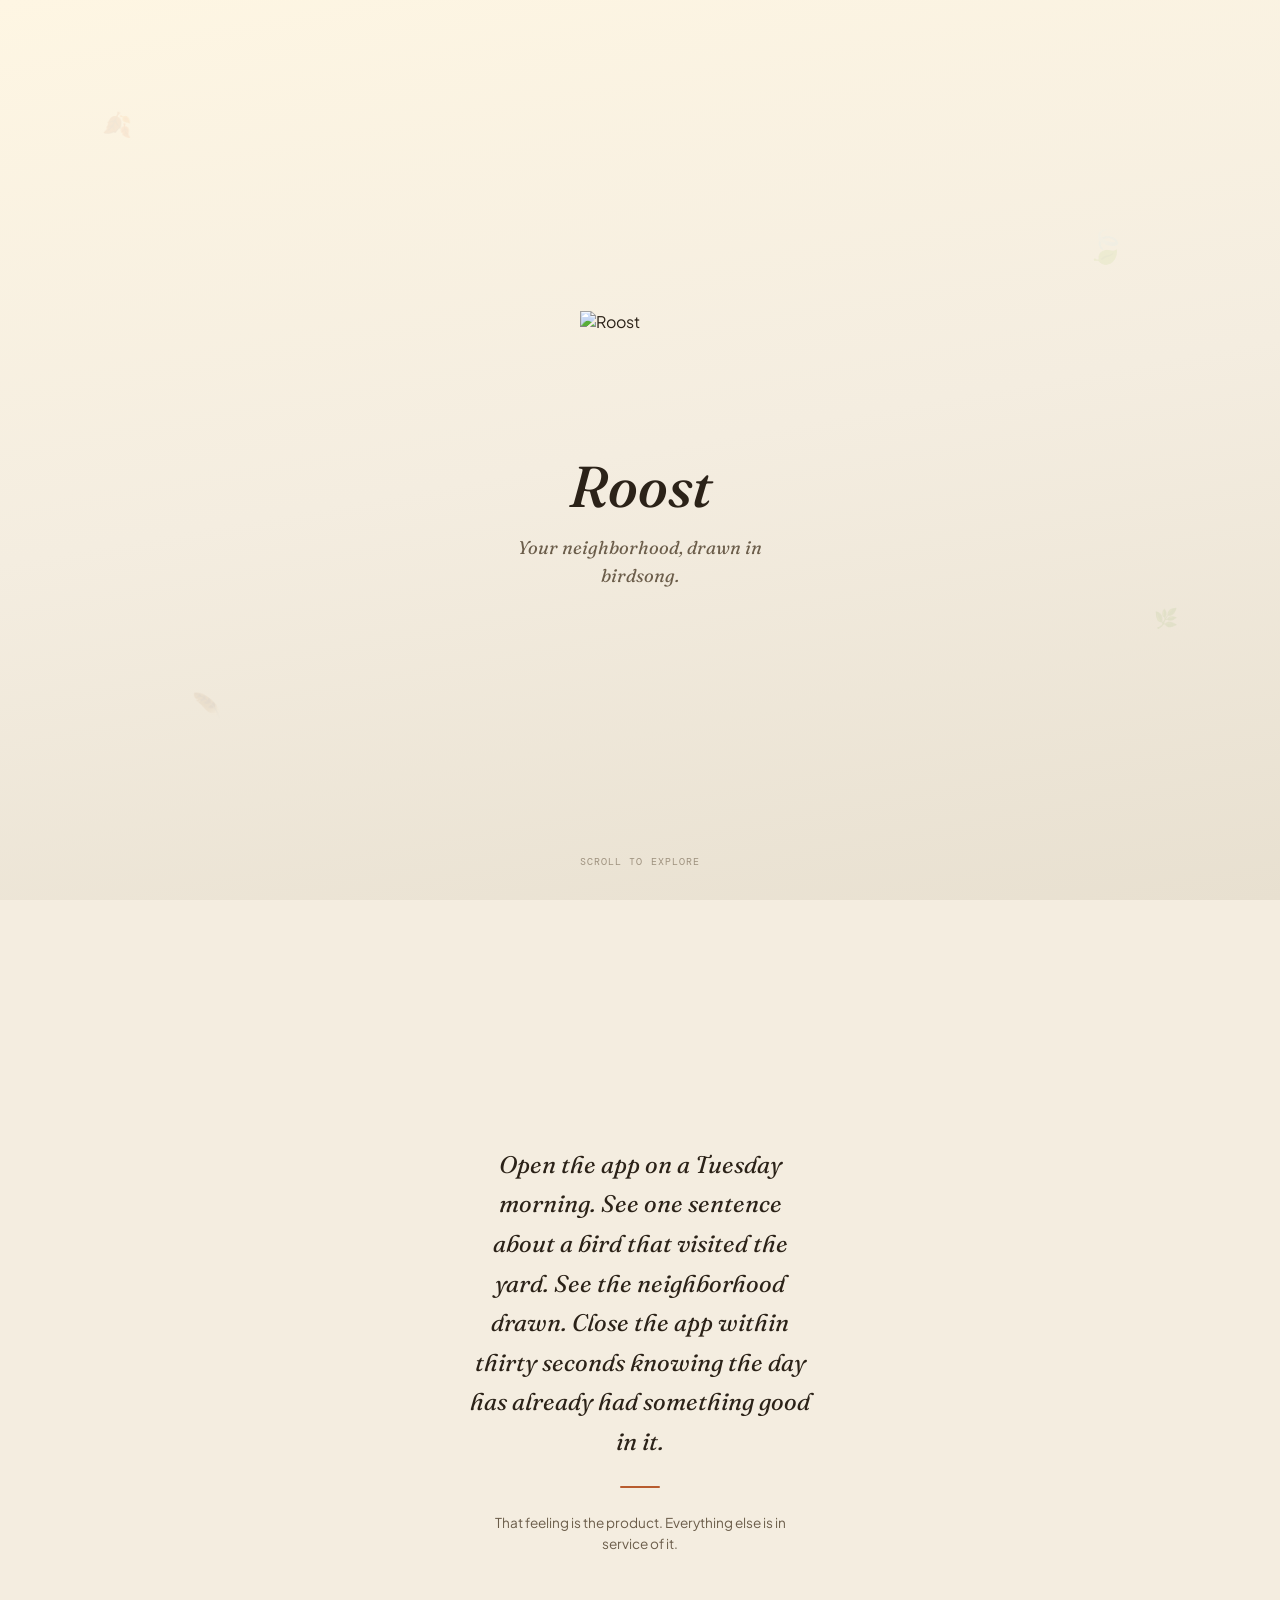
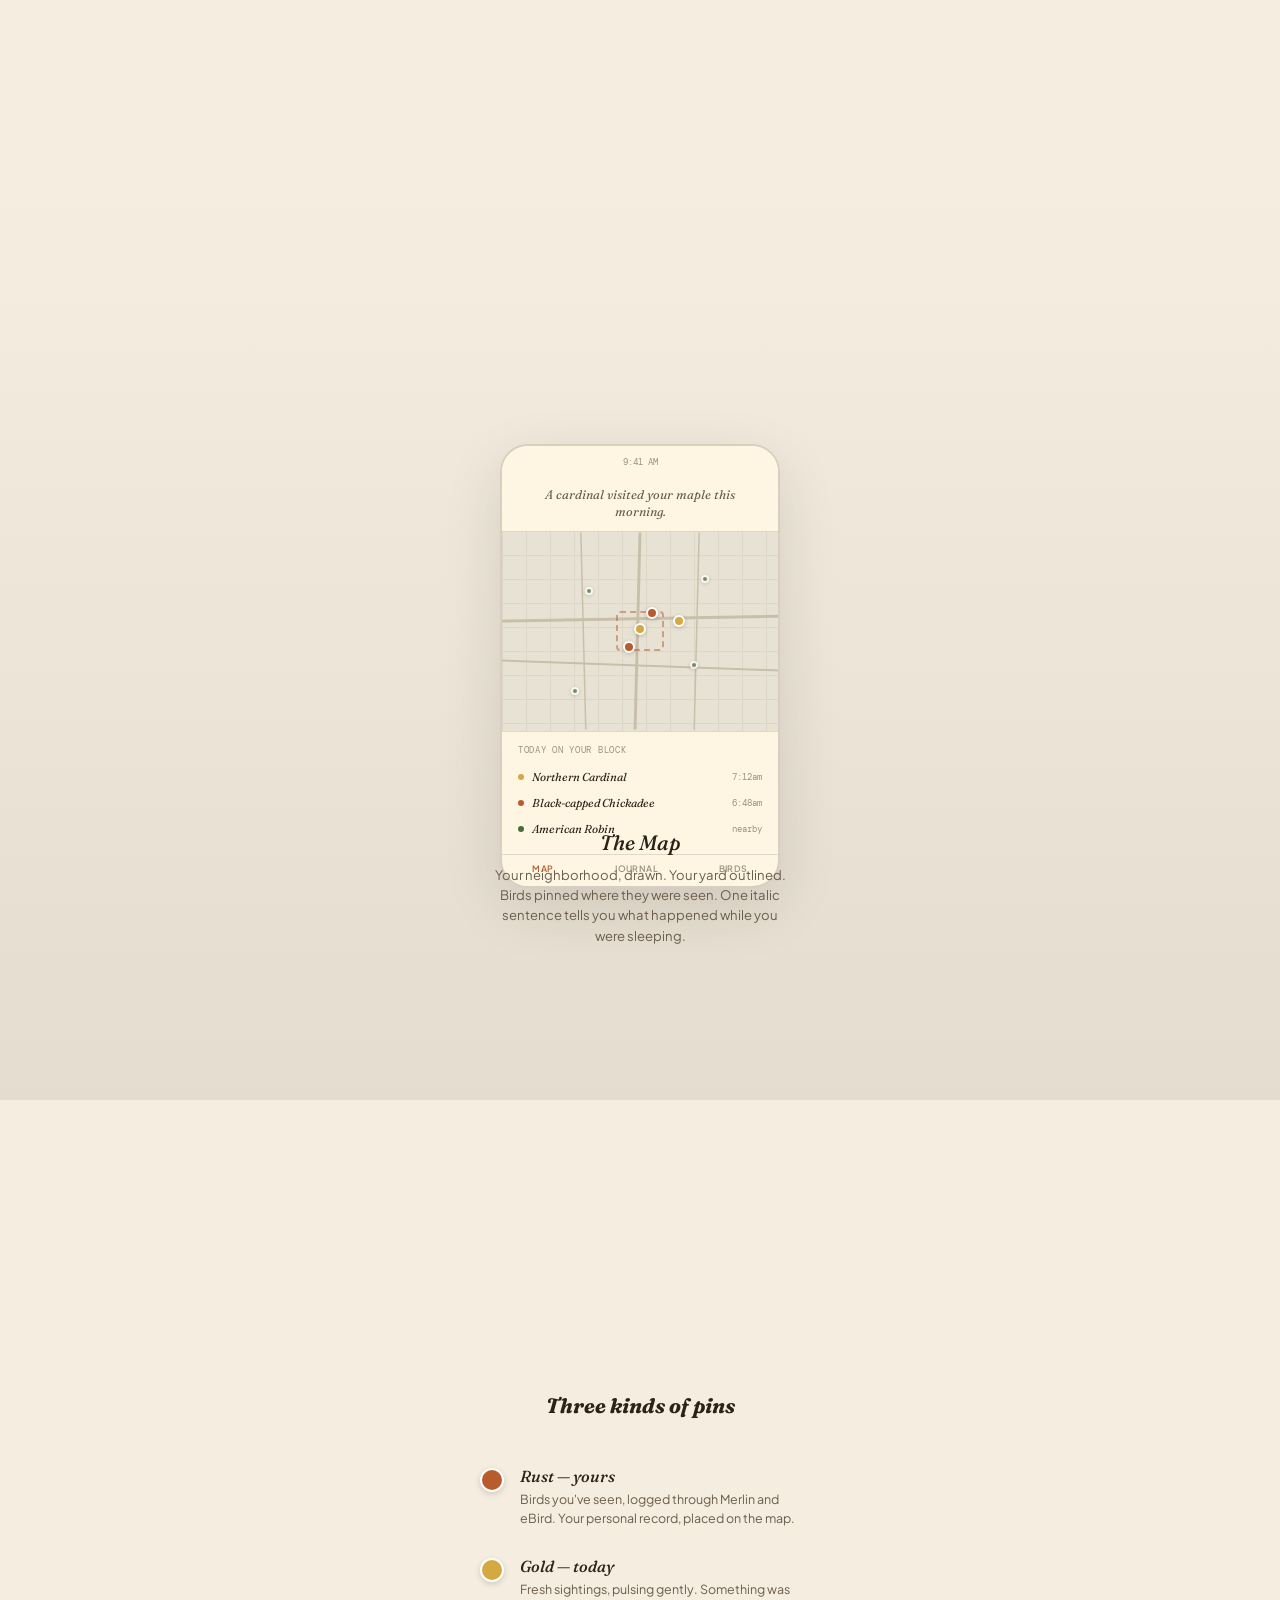
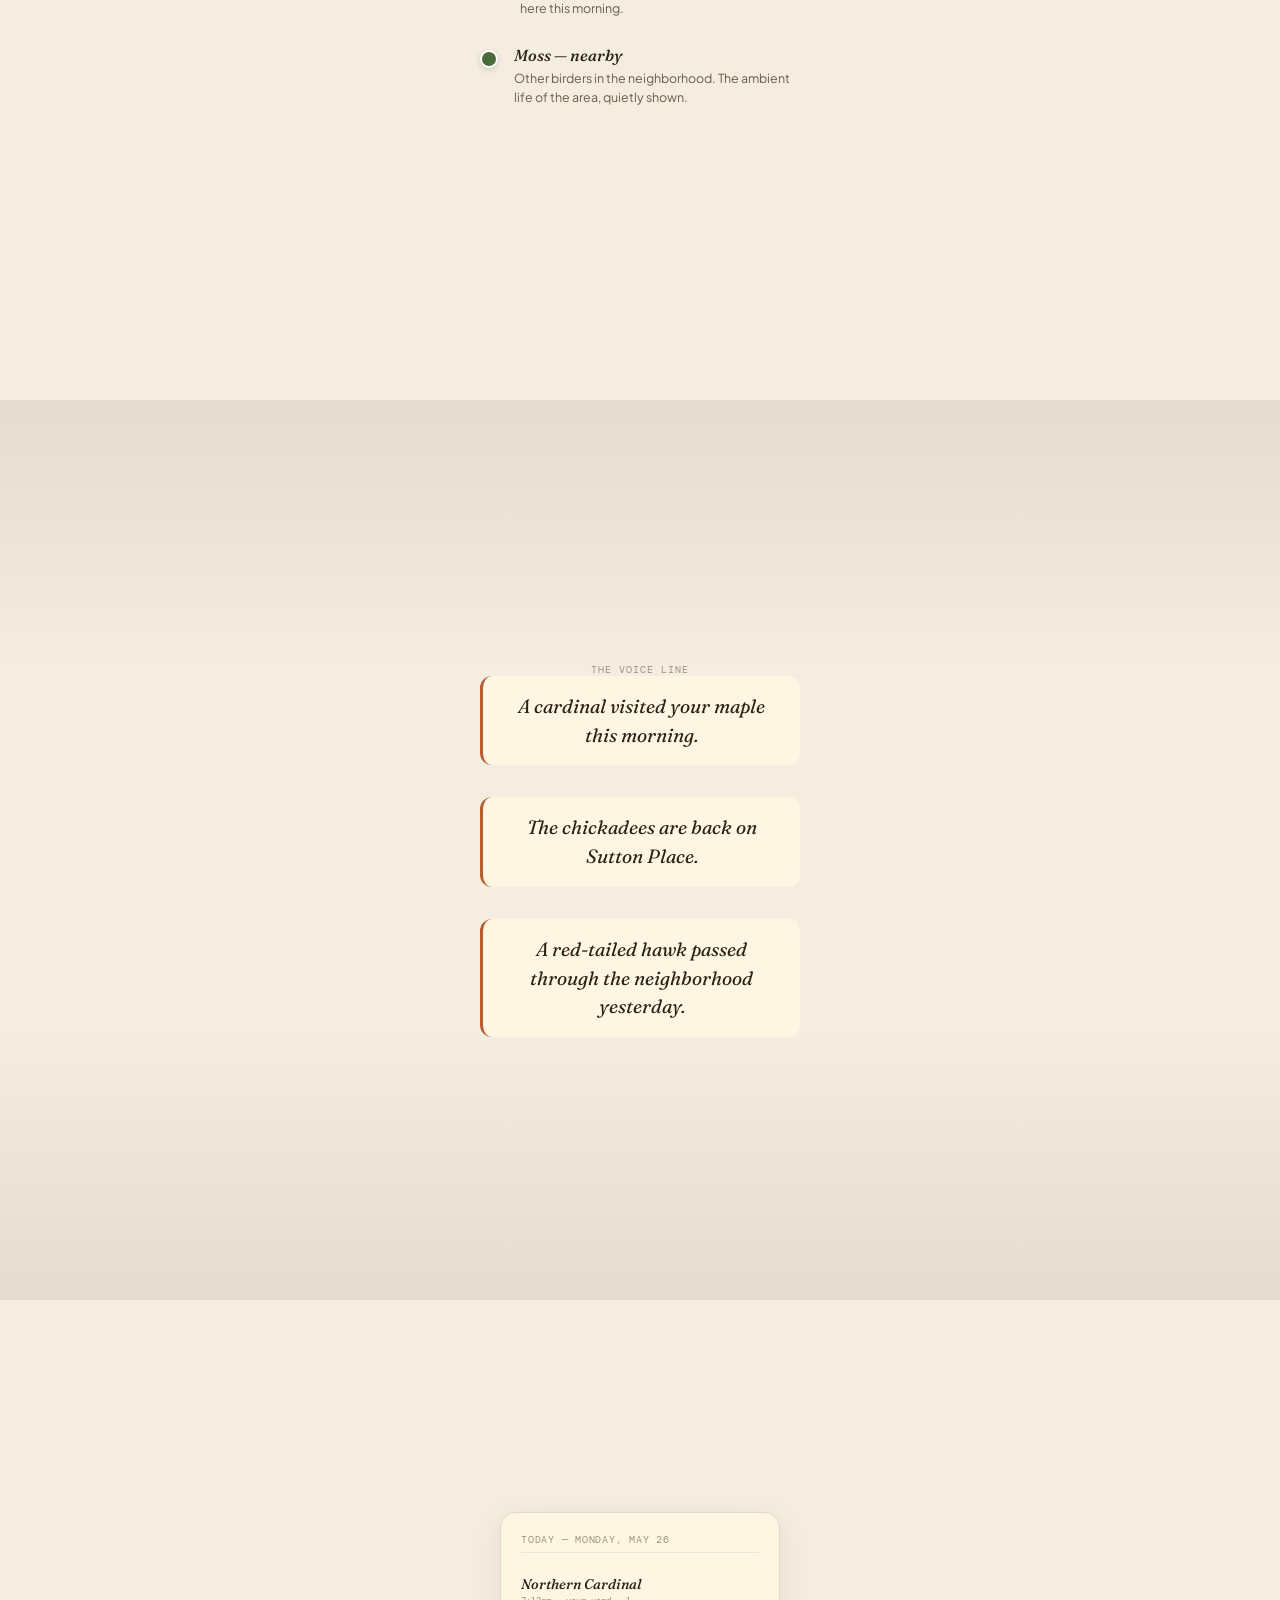
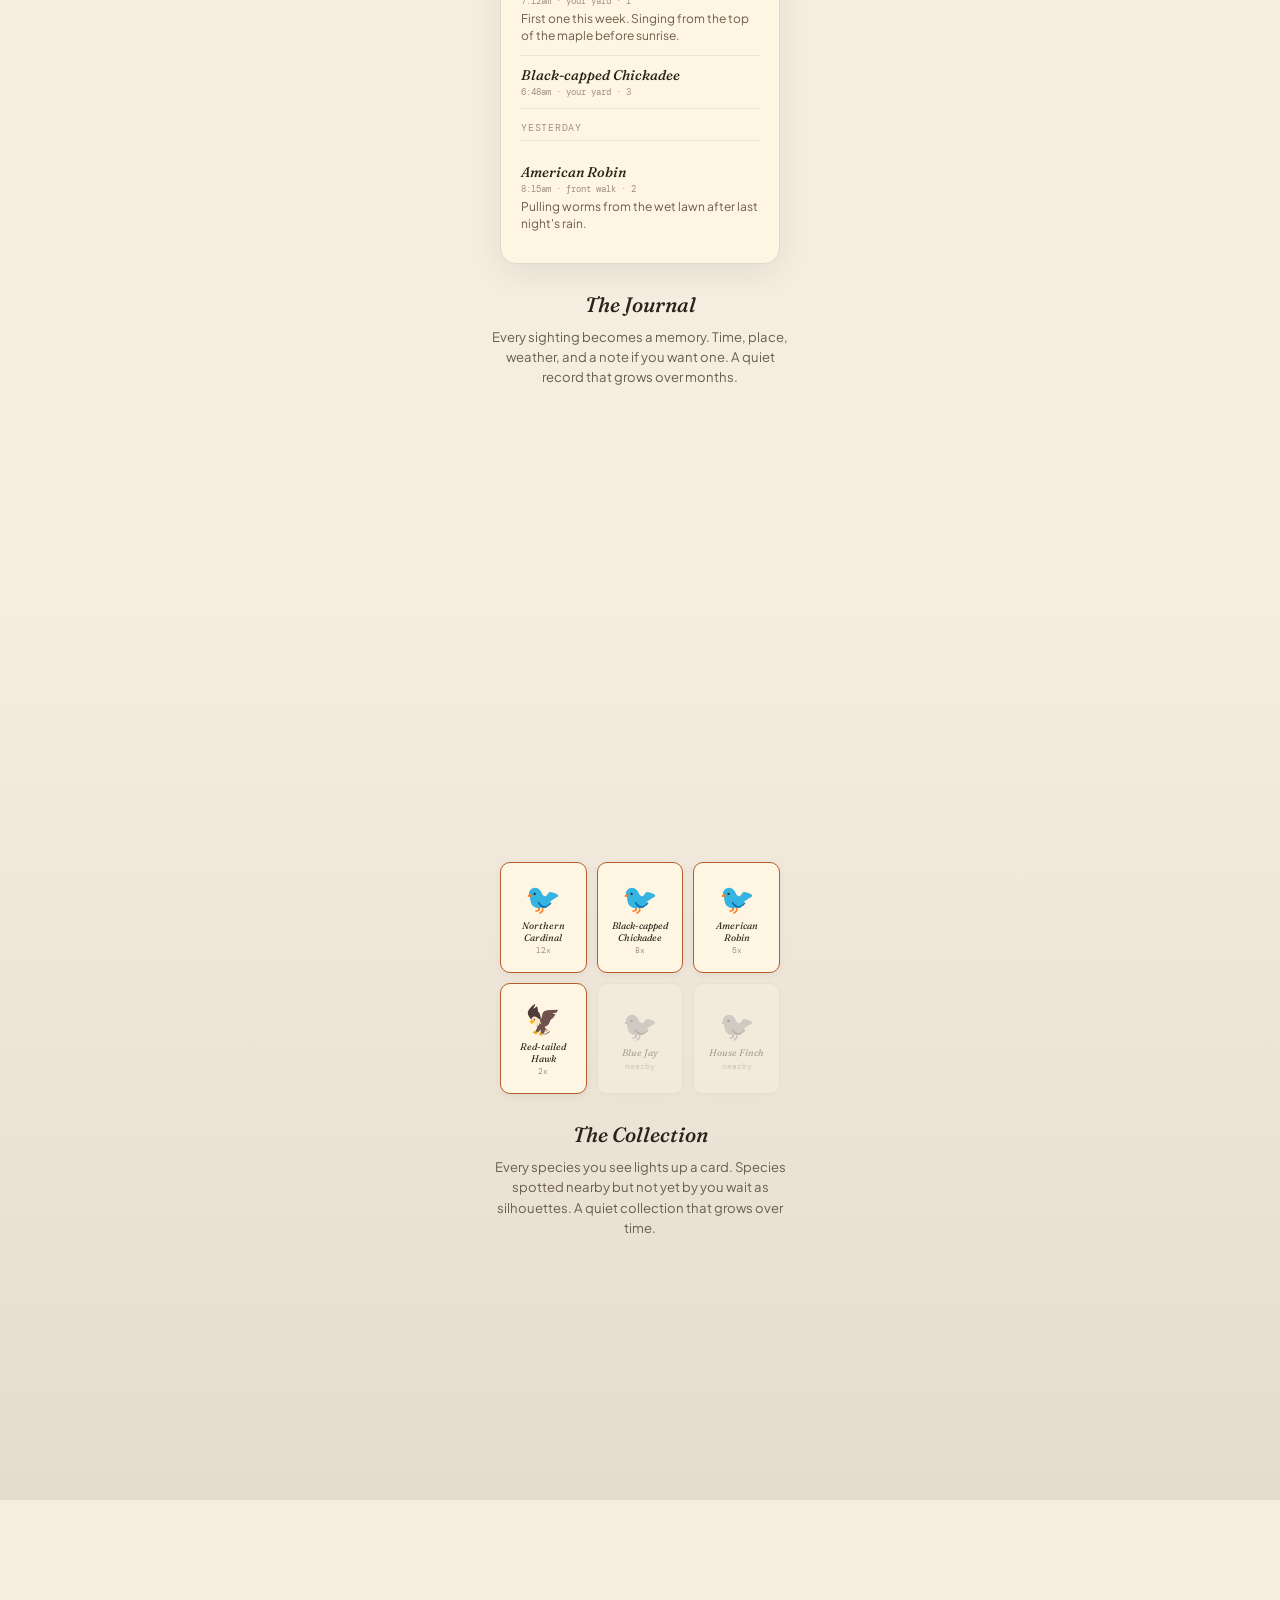
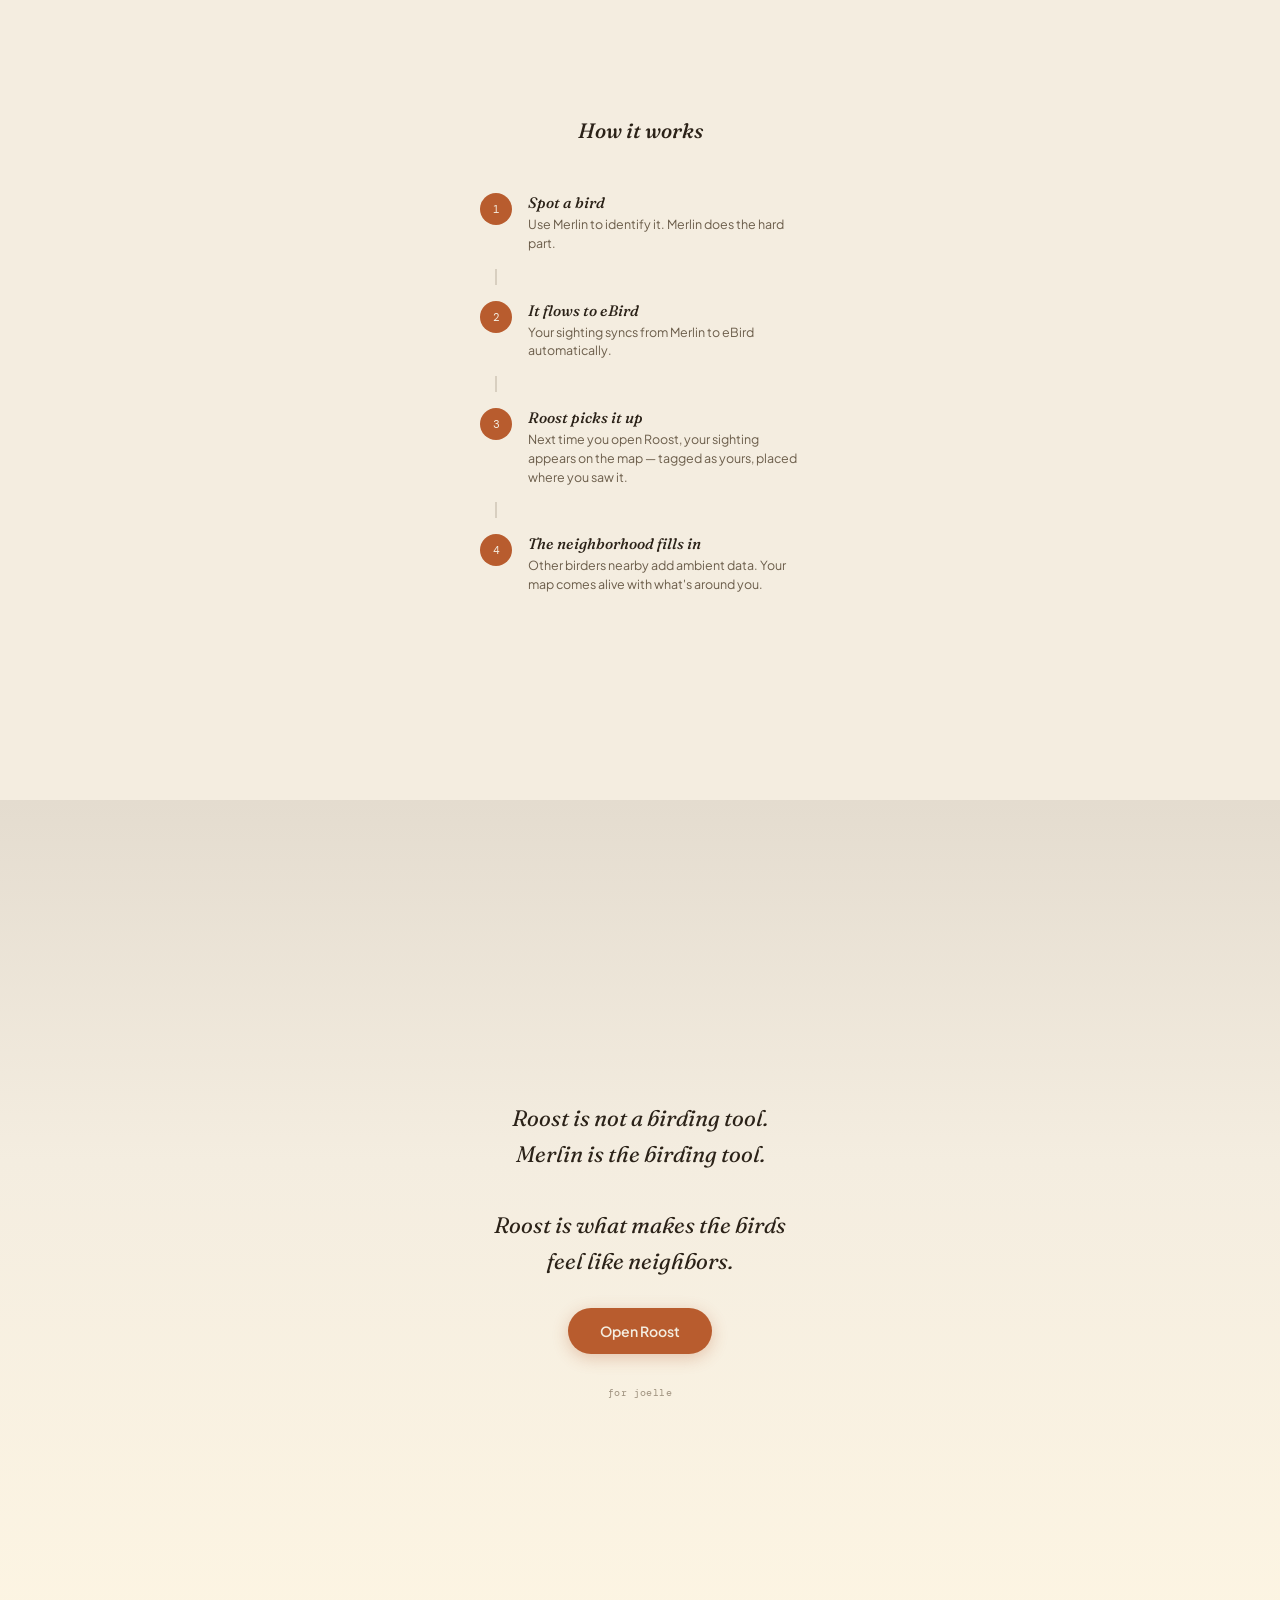
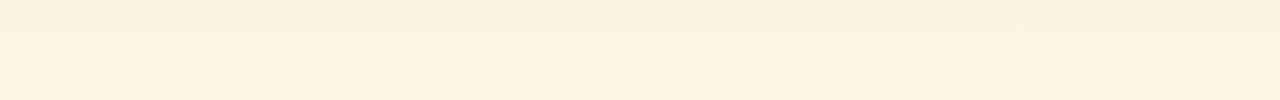
==== public/demo.html @ d83531d1 "Fix auth, add PWA icons, build scrollytelling demo page - Add auth token support: settings drawer ha" ====
<!DOCTYPE html>
<html lang="en">
<head>
<meta charset="UTF-8">
<meta name="viewport" content="width=device-width, initial-scale=1.0, viewport-fit=cover">
<title>Roost — A Tour</title>
<link href="https://fonts.googleapis.com/css2?family=Fraunces:ital,wght@0,400;0,500;1,400;1,500&family=Plus+Jakarta+Sans:wght@400;500;600&family=DM+Mono:wght@400&display=swap" rel="stylesheet">
<style>
*, *::before, *::after { margin: 0; padding: 0; box-sizing: border-box; }

:root {
  --paper: #f4ede0;
  --paper-warm: #fef6e3;
  --ink: #2b2218;
  --ink-soft: #6b5d4a;
  --ink-faint: #9e917e;
  --moss: #4a6b3a;
  --moss-deep: #2f4624;
  --rust: #b85c2e;
  --rust-deep: #7a2e10;
  --gold: #d4a942;
  --sky: #7da7c4;
  --font-voice: 'Fraunces', Georgia, serif;
  --font-ui: 'Plus Jakarta Sans', system-ui, sans-serif;
  --font-mono: 'DM Mono', monospace;
}

html { scroll-behavior: smooth; }

body {
  background: var(--paper);
  color: var(--ink);
  font-family: var(--font-ui);
  -webkit-text-size-adjust: 100%;
  overflow-x: hidden;
}

/* ============================================================
   SCROLLYTELLING STRUCTURE
   ============================================================ */

.scene {
  min-height: 100vh;
  min-height: 100dvh;
  display: flex;
  flex-direction: column;
  align-items: center;
  justify-content: center;
  padding: 60px 28px;
  position: relative;
  overflow: hidden;
}

/* ============================================================
   SCENE 1 — HERO / TITLE
   ============================================================ */

.scene-hero {
  background: linear-gradient(170deg, var(--paper-warm) 0%, var(--paper) 50%, #e8e0d0 100%);
}

.hero-bird {
  width: 120px;
  height: 120px;
  opacity: 0;
  transform: translateY(20px);
  animation: fadeUp 1s 0.3s ease forwards;
}

.hero-title {
  font-family: var(--font-voice);
  font-style: italic;
  font-weight: 500;
  font-size: clamp(2.4rem, 8vw, 3.6rem);
  color: var(--ink);
  margin-top: 20px;
  opacity: 0;
  animation: fadeUp 1s 0.6s ease forwards;
}

.hero-subtitle {
  font-family: var(--font-voice);
  font-style: italic;
  font-weight: 400;
  font-size: clamp(0.95rem, 3vw, 1.15rem);
  color: var(--ink-soft);
  margin-top: 12px;
  text-align: center;
  max-width: 320px;
  line-height: 1.5;
  opacity: 0;
  animation: fadeUp 1s 0.9s ease forwards;
}

.hero-scroll-hint {
  position: absolute;
  bottom: 32px;
  font-family: var(--font-mono);
  font-size: 0.65rem;
  color: var(--ink-faint);
  letter-spacing: 0.1em;
  text-transform: uppercase;
  opacity: 0;
  animation: fadeUp 1s 1.5s ease forwards, pulse 2s 2.5s ease-in-out infinite;
}

@keyframes fadeUp {
  to { opacity: 1; transform: translateY(0); }
}

@keyframes pulse {
  0%, 100% { opacity: 1; }
  50% { opacity: 0.4; }
}

/* ============================================================
   SCENE 2 — THE FEELING (NORTH STAR)
   ============================================================ */

.scene-feeling {
  background: var(--paper);
}

.feeling-quote {
  font-family: var(--font-voice);
  font-style: italic;
  font-weight: 400;
  font-size: clamp(1.1rem, 4vw, 1.5rem);
  color: var(--ink);
  text-align: center;
  max-width: 340px;
  line-height: 1.65;
}

.feeling-dash {
  width: 40px;
  height: 2px;
  background: var(--rust);
  margin: 24px 0;
  border-radius: 1px;
}

.feeling-detail {
  font-family: var(--font-ui);
  font-size: 0.85rem;
  color: var(--ink-soft);
  text-align: center;
  max-width: 300px;
  line-height: 1.6;
}

/* ============================================================
   SCENE 3 — THE MAP (PINNED PHONE MOCKUP)
   ============================================================ */

.scene-map {
  background: linear-gradient(180deg, var(--paper) 0%, #e4dccf 100%);
  padding: 40px 20px;
}

.phone-frame {
  width: 280px;
  max-width: 80vw;
  background: var(--paper-warm);
  border-radius: 28px;
  border: 2px solid #d8cfc0;
  box-shadow: 0 20px 60px rgba(43, 34, 24, 0.12);
  overflow: hidden;
  position: sticky;
  top: 10vh;
}

.phone-status-bar {
  height: 32px;
  background: var(--paper-warm);
  display: flex;
  align-items: center;
  justify-content: center;
}

.phone-status-bar span {
  font-family: var(--font-mono);
  font-size: 0.55rem;
  color: var(--ink-faint);
}

.phone-voice-line {
  padding: 8px 20px 10px;
  text-align: center;
}

.phone-voice-line p {
  font-family: var(--font-voice);
  font-style: italic;
  font-weight: 400;
  font-size: 0.78rem;
  color: var(--ink-soft);
  line-height: 1.4;
}

.phone-map-area {
  height: 200px;
  background: #e8e2d4;
  position: relative;
  overflow: hidden;
}

.map-grid {
  position: absolute;
  inset: 0;
  opacity: 0.15;
  background-image:
    linear-gradient(var(--ink-faint) 1px, transparent 1px),
    linear-gradient(90deg, var(--ink-faint) 1px, transparent 1px);
  background-size: 24px 24px;
}

.map-roads {
  position: absolute;
  inset: 0;
}

.map-roads svg { width: 100%; height: 100%; }

.pin {
  position: absolute;
  width: 12px;
  height: 12px;
  border-radius: 50%;
  border: 2px solid white;
  box-shadow: 0 1px 4px rgba(0,0,0,0.2);
}

.pin-rust { background: var(--rust); }
.pin-gold { background: var(--gold); animation: pinPulse 2s ease-in-out infinite; }
.pin-moss { background: var(--moss); width: 8px; height: 8px; opacity: 0.7; }

.home-outline {
  position: absolute;
  width: 48px;
  height: 40px;
  border: 2px dashed var(--rust);
  border-radius: 4px;
  opacity: 0.5;
  top: 50%;
  left: 50%;
  transform: translate(-50%, -50%);
}

@keyframes pinPulse {
  0%, 100% { box-shadow: 0 1px 4px rgba(0,0,0,0.2); }
  50% { box-shadow: 0 1px 4px rgba(0,0,0,0.2), 0 0 0 6px rgba(212, 169, 66, 0.2); }
}

.phone-feed-peek {
  padding: 12px 16px;
  background: var(--paper-warm);
  border-top: 1px solid #e0d8ca;
}

.feed-peek-title {
  font-family: var(--font-mono);
  font-size: 0.55rem;
  color: var(--ink-faint);
  text-transform: uppercase;
  letter-spacing: 0.08em;
  margin-bottom: 8px;
}

.feed-peek-item {
  display: flex;
  align-items: center;
  gap: 8px;
  padding: 6px 0;
}

.feed-dot {
  width: 6px;
  height: 6px;
  border-radius: 50%;
  flex-shrink: 0;
}

.feed-dot.rust { background: var(--rust); }
.feed-dot.gold { background: var(--gold); }
.feed-dot.moss { background: var(--moss); }

.feed-name {
  font-family: var(--font-voice);
  font-style: italic;
  font-size: 0.72rem;
  color: var(--ink);
  flex: 1;
}

.feed-time {
  font-family: var(--font-mono);
  font-size: 0.55rem;
  color: var(--ink-faint);
}

.phone-tabs {
  display: flex;
  justify-content: space-around;
  padding: 8px 0 12px;
  border-top: 1px solid #e0d8ca;
}

.phone-tab {
  font-family: var(--font-ui);
  font-size: 0.55rem;
  font-weight: 600;
  text-transform: uppercase;
  letter-spacing: 0.04em;
  color: var(--ink-faint);
}

.phone-tab.active { color: var(--rust); }

.map-caption {
  margin-top: 32px;
  text-align: center;
  max-width: 300px;
}

.map-caption h3 {
  font-family: var(--font-voice);
  font-style: italic;
  font-weight: 500;
  font-size: 1.3rem;
  color: var(--ink);
  margin-bottom: 10px;
}

.map-caption p {
  font-family: var(--font-ui);
  font-size: 0.82rem;
  color: var(--ink-soft);
  line-height: 1.55;
}

/* ============================================================
   SCENE 4 — PIN LEGEND
   ============================================================ */

.scene-pins {
  background: var(--paper);
  gap: 40px;
}

.pin-legend {
  display: flex;
  flex-direction: column;
  gap: 28px;
  max-width: 320px;
}

.pin-row {
  display: flex;
  align-items: flex-start;
  gap: 16px;
}

.pin-sample {
  width: 24px;
  height: 24px;
  border-radius: 50%;
  flex-shrink: 0;
  margin-top: 2px;
  border: 2px solid white;
  box-shadow: 0 2px 6px rgba(0,0,0,0.15);
}

.pin-sample.rust { background: var(--rust); }
.pin-sample.gold { background: var(--gold); }
.pin-sample.moss { background: var(--moss); width: 18px; height: 18px; margin-top: 5px; }

.pin-explain h4 {
  font-family: var(--font-voice);
  font-style: italic;
  font-weight: 500;
  font-size: 1rem;
  color: var(--ink);
  margin-bottom: 4px;
}

.pin-explain p {
  font-family: var(--font-ui);
  font-size: 0.78rem;
  color: var(--ink-soft);
  line-height: 1.5;
}

/* ============================================================
   SCENE 5 — VOICE LINE EXAMPLES
   ============================================================ */

.scene-voice {
  background: linear-gradient(180deg, #e4dccf 0%, var(--paper) 30%, var(--paper) 70%, #e4dccf 100%);
}

.voice-carousel {
  display: flex;
  flex-direction: column;
  align-items: center;
  gap: 32px;
}

.voice-example {
  font-family: var(--font-voice);
  font-style: italic;
  font-weight: 400;
  font-size: clamp(1rem, 3.5vw, 1.2rem);
  color: var(--ink);
  text-align: center;
  max-width: 320px;
  line-height: 1.5;
  padding: 16px 24px;
  background: var(--paper-warm);
  border-radius: 12px;
  border-left: 3px solid var(--rust);
  opacity: 0;
  transform: translateY(16px);
  transition: all 0.6s ease;
}

.voice-example.visible {
  opacity: 1;
  transform: translateY(0);
}

.voice-label {
  font-family: var(--font-mono);
  font-size: 0.65rem;
  color: var(--ink-faint);
  text-transform: uppercase;
  letter-spacing: 0.1em;
}

/* ============================================================
   SCENE 6 — JOURNAL
   ============================================================ */

.scene-journal {
  background: var(--paper);
}

.journal-mockup {
  width: 280px;
  max-width: 80vw;
  background: var(--paper-warm);
  border-radius: 16px;
  border: 1px solid #e0d8ca;
  padding: 20px;
  box-shadow: 0 8px 32px rgba(43, 34, 24, 0.08);
}

.journal-day-label {
  font-family: var(--font-mono);
  font-size: 0.6rem;
  color: var(--ink-faint);
  text-transform: uppercase;
  letter-spacing: 0.08em;
  margin-bottom: 12px;
  padding-bottom: 6px;
  border-bottom: 1px solid #ece5d6;
}

.journal-entry {
  padding: 10px 0;
  border-bottom: 1px solid #ece5d6;
}

.journal-entry:last-child { border-bottom: none; }

.journal-entry .j-species {
  font-family: var(--font-voice);
  font-style: italic;
  font-weight: 500;
  font-size: 0.88rem;
  color: var(--ink);
}

.journal-entry .j-meta {
  font-family: var(--font-mono);
  font-size: 0.58rem;
  color: var(--ink-faint);
  margin-top: 2px;
}

.journal-entry .j-note {
  font-family: var(--font-ui);
  font-size: 0.75rem;
  color: var(--ink-soft);
  margin-top: 4px;
  line-height: 1.4;
}

.journal-caption {
  margin-top: 28px;
  text-align: center;
  max-width: 300px;
}

.journal-caption h3 {
  font-family: var(--font-voice);
  font-style: italic;
  font-weight: 500;
  font-size: 1.3rem;
  color: var(--ink);
  margin-bottom: 10px;
}

.journal-caption p {
  font-family: var(--font-ui);
  font-size: 0.82rem;
  color: var(--ink-soft);
  line-height: 1.55;
}

/* ============================================================
   SCENE 7 — THE DECK (COLLECTION)
   ============================================================ */

.scene-deck {
  background: linear-gradient(180deg, var(--paper) 0%, #e4dccf 100%);
}

.deck-mockup {
  display: grid;
  grid-template-columns: repeat(3, 1fr);
  gap: 10px;
  width: 280px;
  max-width: 80vw;
}

.deck-card {
  aspect-ratio: 0.78;
  background: var(--paper-warm);
  border-radius: 10px;
  border: 1px solid #e0d8ca;
  display: flex;
  flex-direction: column;
  align-items: center;
  justify-content: center;
  padding: 8px;
  text-align: center;
  box-shadow: 0 2px 8px rgba(43, 34, 24, 0.06);
}

.deck-card.unlocked {
  border-color: var(--rust);
  border-width: 1.5px;
}

.deck-card .card-icon {
  font-size: 1.8rem;
  margin-bottom: 4px;
}

.deck-card .card-name {
  font-family: var(--font-voice);
  font-style: italic;
  font-size: 0.6rem;
  color: var(--ink);
  line-height: 1.2;
}

.deck-card .card-count {
  font-family: var(--font-mono);
  font-size: 0.5rem;
  color: var(--ink-faint);
  margin-top: 2px;
}

.deck-card.locked {
  opacity: 0.35;
}

.deck-card.locked .card-icon {
  filter: grayscale(1);
}

.deck-caption {
  margin-top: 28px;
  text-align: center;
  max-width: 300px;
}

.deck-caption h3 {
  font-family: var(--font-voice);
  font-style: italic;
  font-weight: 500;
  font-size: 1.3rem;
  color: var(--ink);
  margin-bottom: 10px;
}

.deck-caption p {
  font-family: var(--font-ui);
  font-size: 0.82rem;
  color: var(--ink-soft);
  line-height: 1.55;
}

/* ============================================================
   SCENE 8 — HOW IT WORKS
   ============================================================ */

.scene-flow {
  background: var(--paper);
}

.flow-steps {
  display: flex;
  flex-direction: column;
  gap: 0;
  max-width: 320px;
}

.flow-step {
  display: flex;
  gap: 16px;
  align-items: flex-start;
  padding: 16px 0;
}

.flow-num {
  width: 32px;
  height: 32px;
  border-radius: 50%;
  background: var(--rust);
  color: var(--paper);
  font-family: var(--font-mono);
  font-size: 0.7rem;
  display: flex;
  align-items: center;
  justify-content: center;
  flex-shrink: 0;
}

.flow-connector {
  width: 2px;
  height: 16px;
  background: #d8cfc0;
  margin-left: 15px;
}

.flow-text h4 {
  font-family: var(--font-voice);
  font-style: italic;
  font-weight: 500;
  font-size: 0.95rem;
  color: var(--ink);
  margin-bottom: 3px;
}

.flow-text p {
  font-family: var(--font-ui);
  font-size: 0.78rem;
  color: var(--ink-soft);
  line-height: 1.5;
}

.flow-caption {
  margin-top: 28px;
  text-align: center;
}

.flow-caption h3 {
  font-family: var(--font-voice);
  font-style: italic;
  font-weight: 500;
  font-size: 1.3rem;
  color: var(--ink);
  margin-bottom: 10px;
}

/* ============================================================
   SCENE 9 — CLOSER
   ============================================================ */

.scene-close {
  background: linear-gradient(180deg, #e4dccf 0%, var(--paper) 40%, var(--paper-warm) 100%);
}

.close-text {
  font-family: var(--font-voice);
  font-style: italic;
  font-weight: 400;
  font-size: clamp(1.1rem, 4vw, 1.4rem);
  color: var(--ink);
  text-align: center;
  max-width: 320px;
  line-height: 1.6;
  margin-bottom: 28px;
}

.close-cta {
  display: inline-block;
  padding: 14px 32px;
  background: var(--rust);
  color: var(--paper);
  font-family: var(--font-ui);
  font-size: 0.88rem;
  font-weight: 600;
  border-radius: 24px;
  text-decoration: none;
  box-shadow: 0 4px 16px rgba(184, 92, 46, 0.3);
  transition: transform 0.2s ease;
}

.close-cta:active { transform: scale(0.97); }

.close-byline {
  margin-top: 32px;
  font-family: var(--font-mono);
  font-size: 0.6rem;
  color: var(--ink-faint);
  letter-spacing: 0.05em;
}

/* ============================================================
   SCROLL-DRIVEN REVEALS
   ============================================================ */

.reveal {
  opacity: 0;
  transform: translateY(24px);
  transition: opacity 0.7s ease, transform 0.7s ease;
}

.reveal.visible {
  opacity: 1;
  transform: translateY(0);
}

.reveal-delay-1 { transition-delay: 0.15s; }
.reveal-delay-2 { transition-delay: 0.3s; }
.reveal-delay-3 { transition-delay: 0.45s; }

/* ============================================================
   PARALLAX LAYERS
   ============================================================ */

.parallax-bg {
  position: absolute;
  inset: 0;
  overflow: hidden;
  z-index: 0;
  pointer-events: none;
}

.parallax-bg .leaf {
  position: absolute;
  font-size: 1.5rem;
  opacity: 0.08;
}

.scene > *:not(.parallax-bg):not(.hero-scroll-hint) {
  position: relative;
  z-index: 1;
}

@media (prefers-reduced-motion: reduce) {
  *, *::before, *::after {
    animation-duration: 0.01ms !important;
    transition-duration: 0.01ms !important;
  }
  .reveal { opacity: 1; transform: none; }
}
</style>
</head>
<body>

<!-- ================ SCENE 1: HERO ================ -->
<section class="scene scene-hero">
  <div class="parallax-bg">
    <span class="leaf" style="top:12%;left:8%">🍂</span>
    <span class="leaf" style="top:25%;right:12%;font-size:2rem">🍃</span>
    <span class="leaf" style="bottom:20%;left:15%">🪶</span>
    <span class="leaf" style="bottom:30%;right:8%;font-size:1.2rem">🌿</span>
  </div>
  <img src="/icon.svg" alt="Roost" class="hero-bird">
  <h1 class="hero-title">Roost</h1>
  <p class="hero-subtitle">Your neighborhood, drawn in birdsong.</p>
  <div class="hero-scroll-hint">scroll to explore</div>
</section>

<!-- ================ SCENE 2: THE FEELING ================ -->
<section class="scene scene-feeling">
  <p class="feeling-quote reveal">Open the app on a Tuesday morning. See one sentence about a bird that visited the yard. See the neighborhood drawn. Close the app within thirty seconds knowing the day has already had something good in it.</p>
  <div class="feeling-dash reveal reveal-delay-1"></div>
  <p class="feeling-detail reveal reveal-delay-2">That feeling is the product. Everything else is in service of it.</p>
</section>

<!-- ================ SCENE 3: THE MAP ================ -->
<section class="scene scene-map">
  <div class="phone-frame reveal">
    <div class="phone-status-bar"><span>9:41 AM</span></div>
    <div class="phone-voice-line">
      <p>A cardinal visited your maple this morning.</p>
    </div>
    <div class="phone-map-area">
      <div class="map-grid"></div>
      <div class="map-roads">
        <svg viewBox="0 0 280 200" fill="none">
          <path d="M0 90 L280 85" stroke="#c8bfab" stroke-width="3"/>
          <path d="M0 130 L280 140" stroke="#c8bfab" stroke-width="2"/>
          <path d="M140 0 L135 200" stroke="#c8bfab" stroke-width="3"/>
          <path d="M80 0 L85 200" stroke="#c8bfab" stroke-width="1.5"/>
          <path d="M200 0 L195 200" stroke="#c8bfab" stroke-width="1.5"/>
        </svg>
      </div>
      <div class="home-outline"></div>
      <!-- Pins -->
      <div class="pin pin-gold" style="top:46%;left:48%"></div>
      <div class="pin pin-rust" style="top:38%;left:52%"></div>
      <div class="pin pin-rust" style="top:55%;left:44%"></div>
      <div class="pin pin-moss" style="top:28%;left:30%"></div>
      <div class="pin pin-moss" style="top:65%;left:68%"></div>
      <div class="pin pin-moss" style="top:22%;left:72%"></div>
      <div class="pin pin-moss" style="top:78%;left:25%"></div>
      <div class="pin pin-gold" style="top:42%;left:62%"></div>
    </div>
    <div class="phone-feed-peek">
      <div class="feed-peek-title">Today on your block</div>
      <div class="feed-peek-item">
        <div class="feed-dot gold"></div>
        <span class="feed-name">Northern Cardinal</span>
        <span class="feed-time">7:12am</span>
      </div>
      <div class="feed-peek-item">
        <div class="feed-dot rust"></div>
        <span class="feed-name">Black-capped Chickadee</span>
        <span class="feed-time">6:48am</span>
      </div>
      <div class="feed-peek-item">
        <div class="feed-dot moss"></div>
        <span class="feed-name">American Robin</span>
        <span class="feed-time">nearby</span>
      </div>
    </div>
    <div class="phone-tabs">
      <span class="phone-tab active">Map</span>
      <span class="phone-tab">Journal</span>
      <span class="phone-tab">Birds</span>
    </div>
  </div>
  <div class="map-caption reveal">
    <h3>The Map</h3>
    <p>Your neighborhood, drawn. Your yard outlined. Birds pinned where they were seen. One italic sentence tells you what happened while you were sleeping.</p>
  </div>
</section>

<!-- ================ SCENE 4: PIN LEGEND ================ -->
<section class="scene scene-pins">
  <h3 class="reveal" style="font-family:var(--font-voice);font-style:italic;font-size:1.3rem;margin-bottom:8px;">Three kinds of pins</h3>
  <div class="pin-legend">
    <div class="pin-row reveal">
      <div class="pin-sample rust"></div>
      <div class="pin-explain">
        <h4>Rust — yours</h4>
        <p>Birds you've seen, logged through Merlin and eBird. Your personal record, placed on the map.</p>
      </div>
    </div>
    <div class="pin-row reveal reveal-delay-1">
      <div class="pin-sample gold"></div>
      <div class="pin-explain">
        <h4>Gold — today</h4>
        <p>Fresh sightings, pulsing gently. Something was here this morning.</p>
      </div>
    </div>
    <div class="pin-row reveal reveal-delay-2">
      <div class="pin-sample moss"></div>
      <div class="pin-explain">
        <h4>Moss — nearby</h4>
        <p>Other birders in the neighborhood. The ambient life of the area, quietly shown.</p>
      </div>
    </div>
  </div>
</section>

<!-- ================ SCENE 5: VOICE LINE ================ -->
<section class="scene scene-voice">
  <span class="voice-label reveal">The voice line</span>
  <div class="voice-carousel">
    <div class="voice-example reveal reveal-delay-1">A cardinal visited your maple this morning.</div>
    <div class="voice-example reveal reveal-delay-2">The chickadees are back on Sutton Place.</div>
    <div class="voice-example reveal reveal-delay-3">A red-tailed hawk passed through the neighborhood yesterday.</div>
  </div>
</section>

<!-- ================ SCENE 6: JOURNAL ================ -->
<section class="scene scene-journal">
  <div class="journal-mockup reveal">
    <div class="journal-day-label">Today — Monday, May 26</div>
    <div class="journal-entry">
      <div class="j-species">Northern Cardinal</div>
      <div class="j-meta">7:12am · your yard · 1</div>
      <div class="j-note">First one this week. Singing from the top of the maple before sunrise.</div>
    </div>
    <div class="journal-entry">
      <div class="j-species">Black-capped Chickadee</div>
      <div class="j-meta">6:48am · your yard · 3</div>
    </div>
    <div class="journal-day-label" style="margin-top:12px">Yesterday</div>
    <div class="journal-entry">
      <div class="j-species">American Robin</div>
      <div class="j-meta">8:15am · front walk · 2</div>
      <div class="j-note">Pulling worms from the wet lawn after last night's rain.</div>
    </div>
  </div>
  <div class="journal-caption reveal">
    <h3>The Journal</h3>
    <p>Every sighting becomes a memory. Time, place, weather, and a note if you want one. A quiet record that grows over months.</p>
  </div>
</section>

<!-- ================ SCENE 7: THE DECK ================ -->
<section class="scene scene-deck">
  <div class="deck-mockup reveal">
    <div class="deck-card unlocked">
      <div class="card-icon">🐦</div>
      <div class="card-name">Northern Cardinal</div>
      <div class="card-count">12x</div>
    </div>
    <div class="deck-card unlocked">
      <div class="card-icon">🐦</div>
      <div class="card-name">Black-capped Chickadee</div>
      <div class="card-count">8x</div>
    </div>
    <div class="deck-card unlocked">
      <div class="card-icon">🐦</div>
      <div class="card-name">American Robin</div>
      <div class="card-count">5x</div>
    </div>
    <div class="deck-card unlocked">
      <div class="card-icon">🦅</div>
      <div class="card-name">Red-tailed Hawk</div>
      <div class="card-count">2x</div>
    </div>
    <div class="deck-card locked">
      <div class="card-icon">🐦</div>
      <div class="card-name">Blue Jay</div>
      <div class="card-count">nearby</div>
    </div>
    <div class="deck-card locked">
      <div class="card-icon">🐦</div>
      <div class="card-name">House Finch</div>
      <div class="card-count">nearby</div>
    </div>
  </div>
  <div class="deck-caption reveal">
    <h3>The Collection</h3>
    <p>Every species you see lights up a card. Species spotted nearby but not yet by you wait as silhouettes. A quiet collection that grows over time.</p>
  </div>
</section>

<!-- ================ SCENE 8: HOW IT WORKS ================ -->
<section class="scene scene-flow">
  <div class="flow-caption reveal">
    <h3>How it works</h3>
  </div>
  <div class="flow-steps" style="margin-top: 24px;">
    <div class="flow-step reveal">
      <div class="flow-num">1</div>
      <div class="flow-text">
        <h4>Spot a bird</h4>
        <p>Use Merlin to identify it. Merlin does the hard part.</p>
      </div>
    </div>
    <div class="flow-connector reveal"></div>
    <div class="flow-step reveal reveal-delay-1">
      <div class="flow-num">2</div>
      <div class="flow-text">
        <h4>It flows to eBird</h4>
        <p>Your sighting syncs from Merlin to eBird automatically.</p>
      </div>
    </div>
    <div class="flow-connector reveal"></div>
    <div class="flow-step reveal reveal-delay-2">
      <div class="flow-num">3</div>
      <div class="flow-text">
        <h4>Roost picks it up</h4>
        <p>Next time you open Roost, your sighting appears on the map — tagged as yours, placed where you saw it.</p>
      </div>
    </div>
    <div class="flow-connector reveal"></div>
    <div class="flow-step reveal reveal-delay-3">
      <div class="flow-num">4</div>
      <div class="flow-text">
        <h4>The neighborhood fills in</h4>
        <p>Other birders nearby add ambient data. Your map comes alive with what's around you.</p>
      </div>
    </div>
  </div>
</section>

<!-- ================ SCENE 9: CLOSER ================ -->
<section class="scene scene-close">
  <p class="close-text reveal">Roost is not a birding tool.<br>Merlin is the birding tool.<br><br>Roost is what makes the birds<br>feel like neighbors.</p>
  <a href="/" class="close-cta reveal reveal-delay-1">Open Roost</a>
  <div class="close-byline reveal reveal-delay-2">for joelle</div>
</section>

<script>
const reveals = document.querySelectorAll('.reveal');
const observer = new IntersectionObserver((entries) => {
  entries.forEach(entry => {
    if (entry.isIntersecting) {
      entry.target.classList.add('visible');
    }
  });
}, { threshold: 0.15, rootMargin: '0px 0px -40px 0px' });

reveals.forEach(el => observer.observe(el));

// Parallax on leaves
const leaves = document.querySelectorAll('.leaf');
let ticking = false;
window.addEventListener('scroll', () => {
  if (!ticking) {
    requestAnimationFrame(() => {
      const scrollY = window.scrollY;
      leaves.forEach((leaf, i) => {
        const speed = 0.03 + (i * 0.015);
        leaf.style.transform = `translateY(${scrollY * speed}px)`;
      });
      ticking = false;
    });
    ticking = true;
  }
});
</script>

</body>
</html>
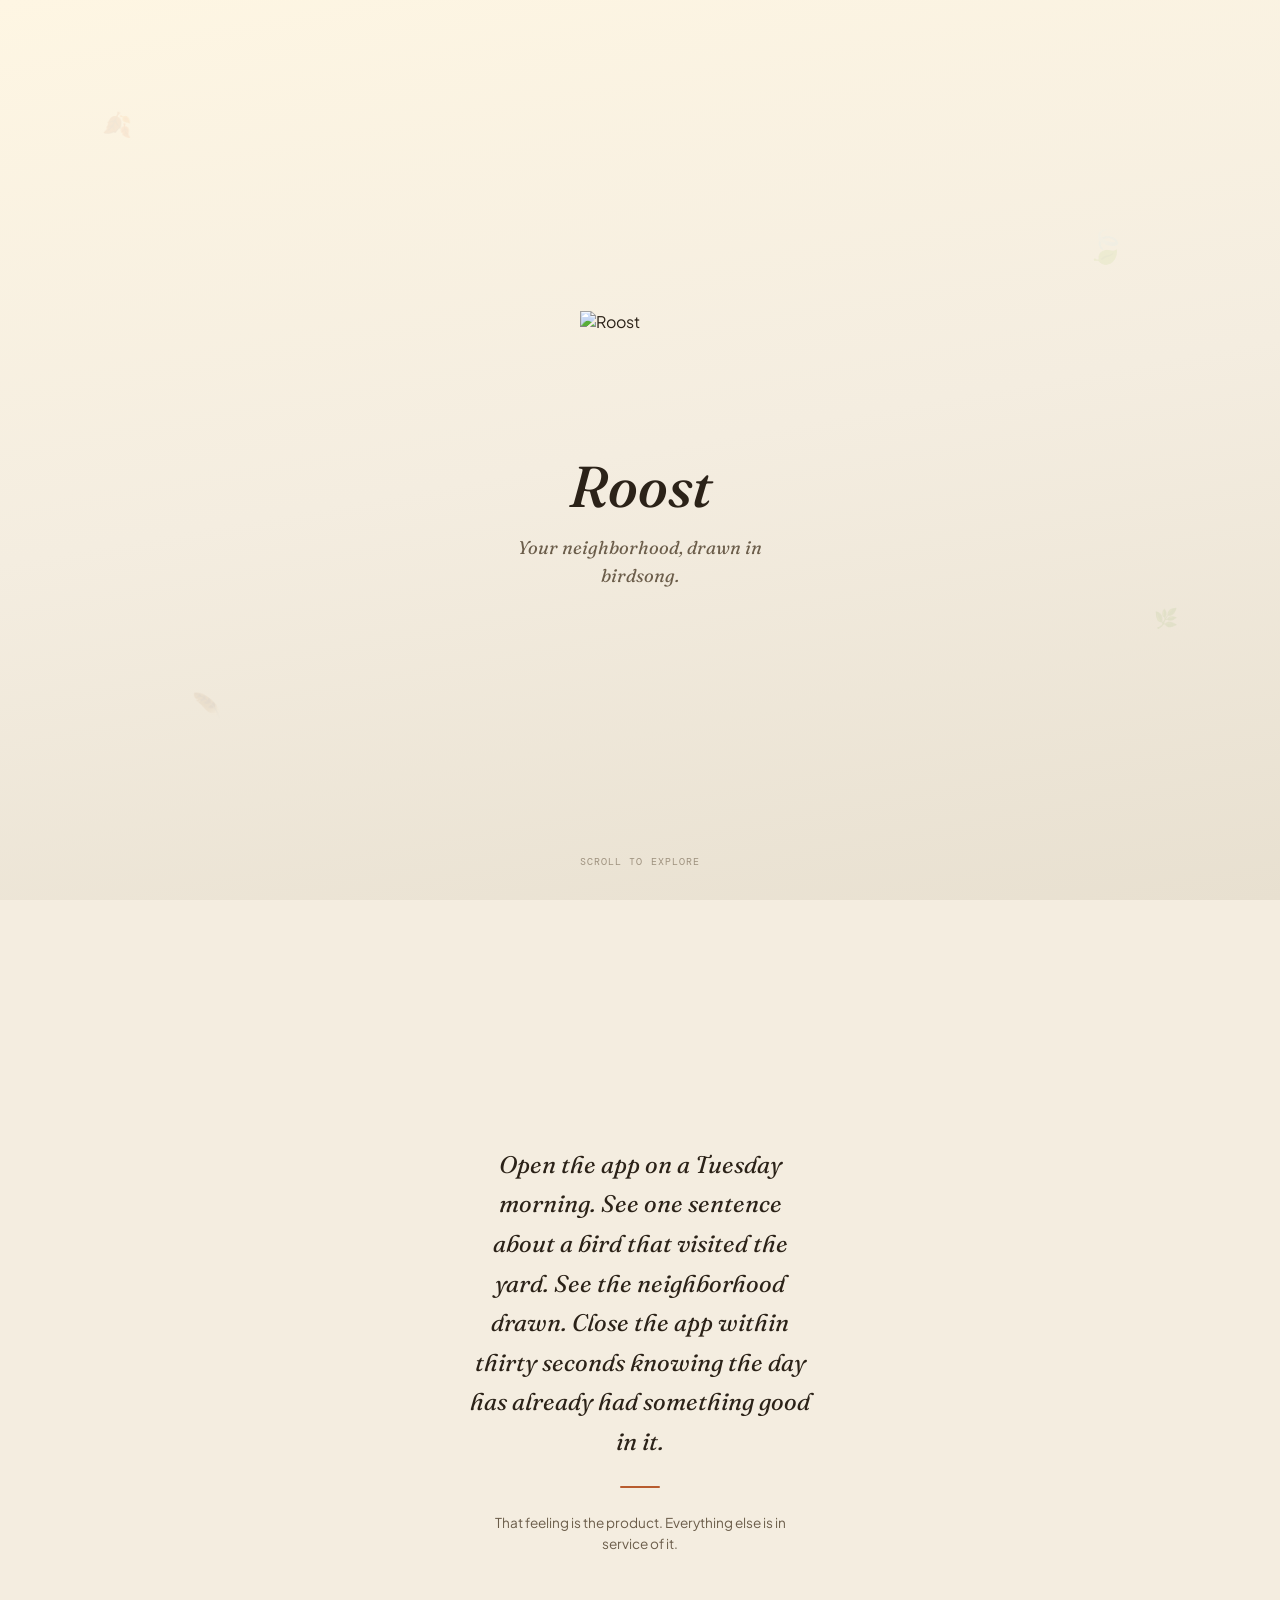
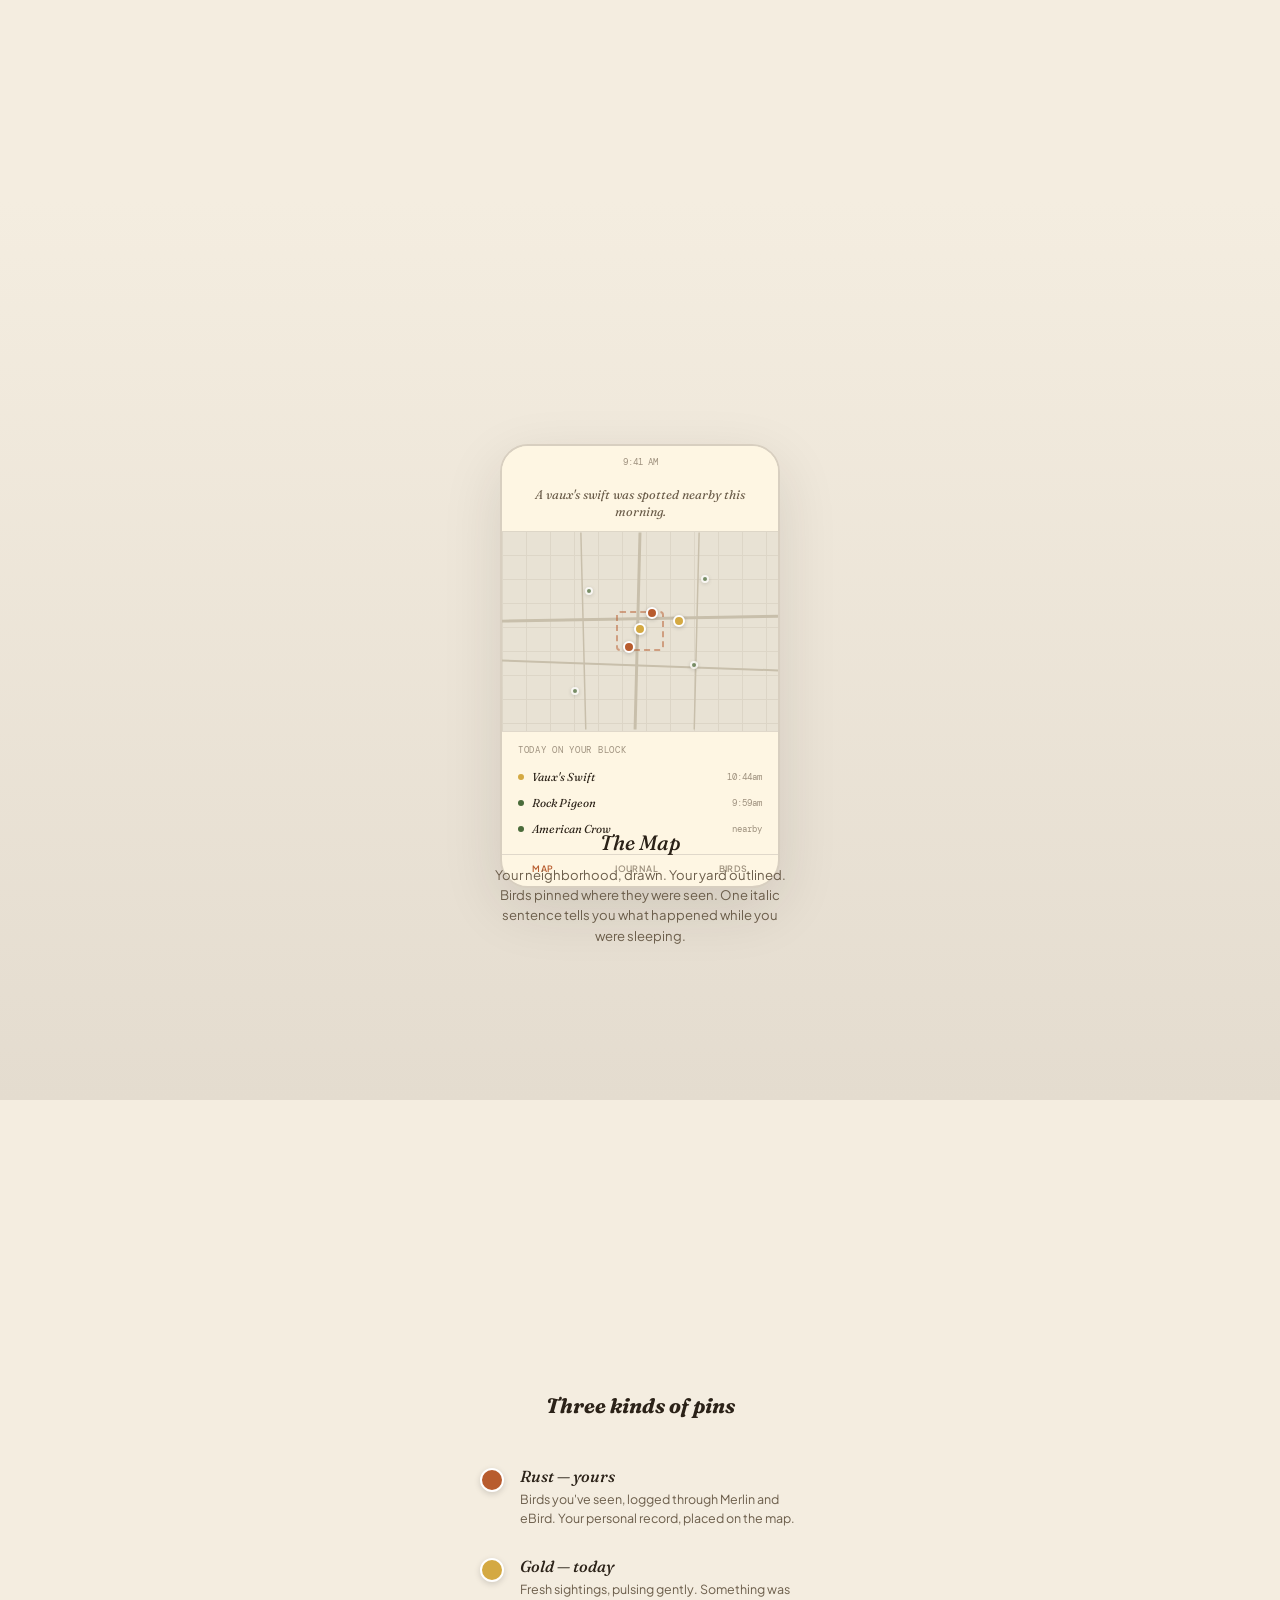
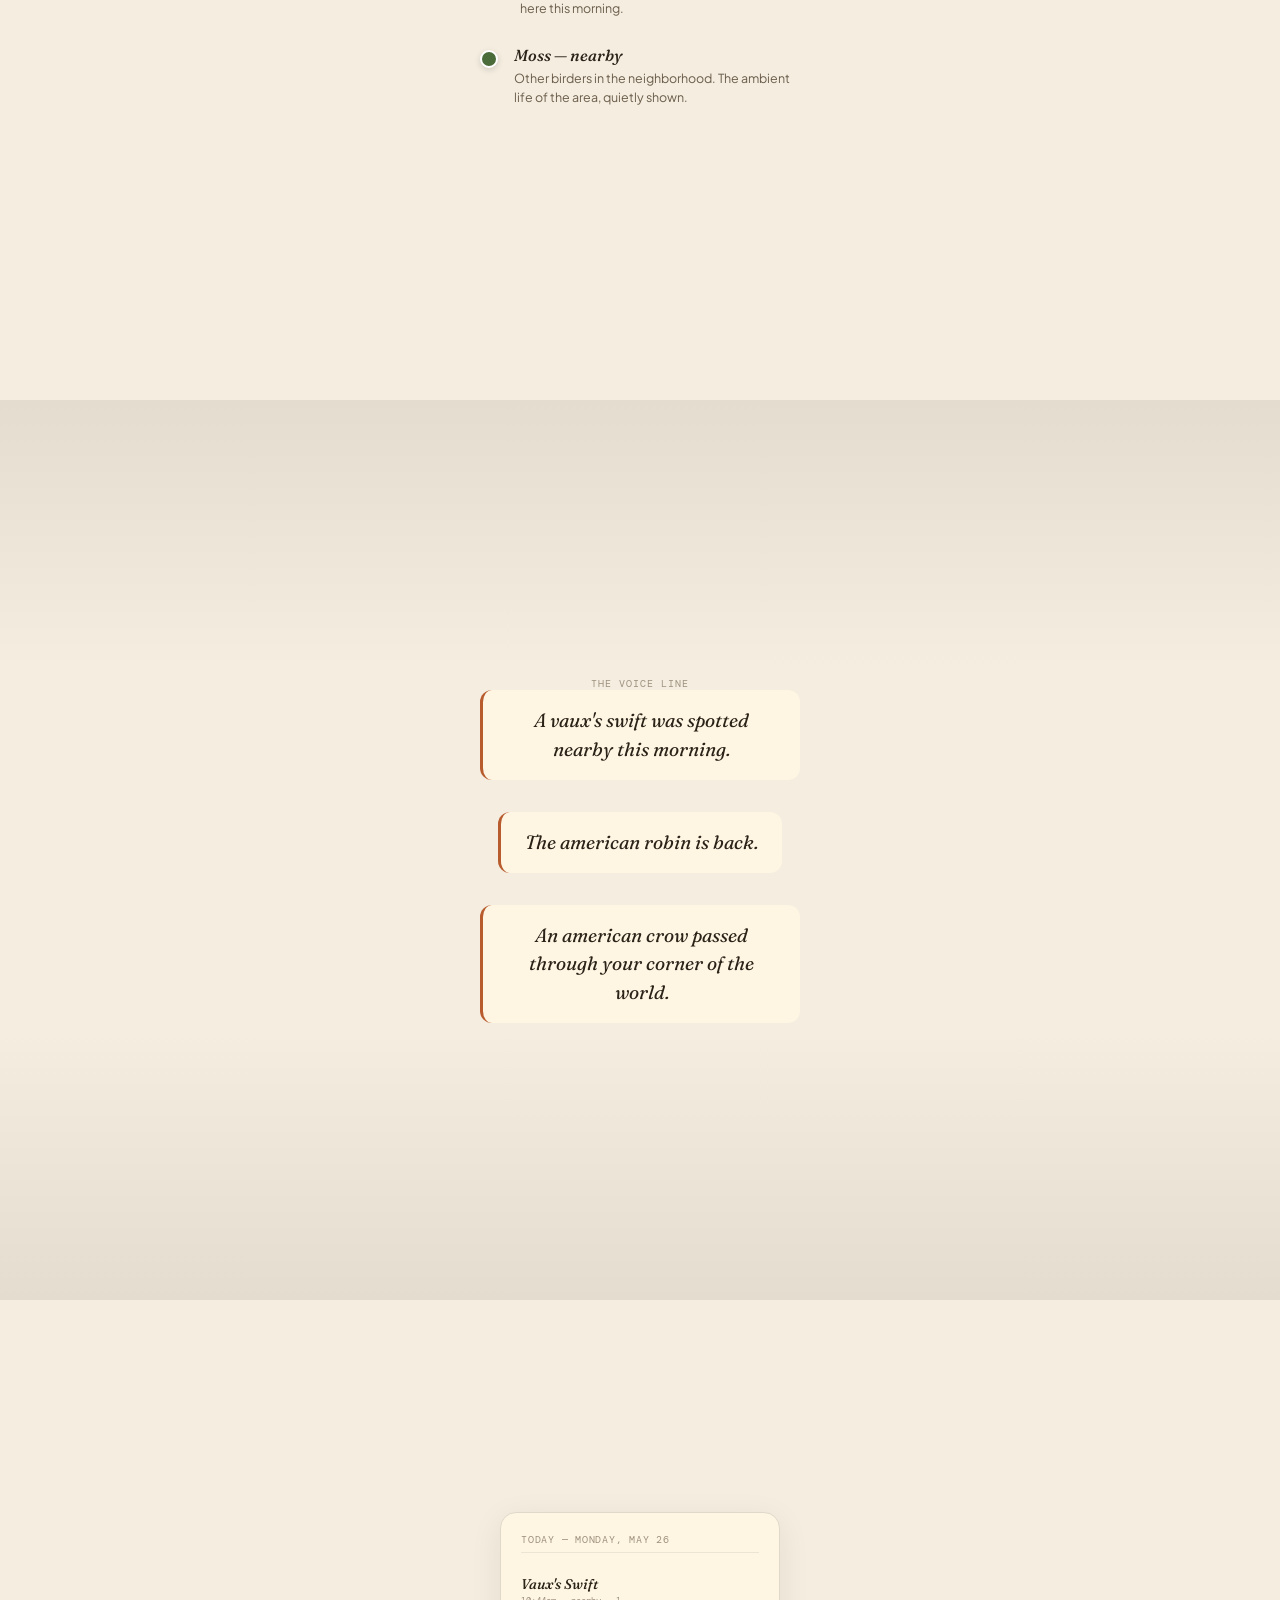
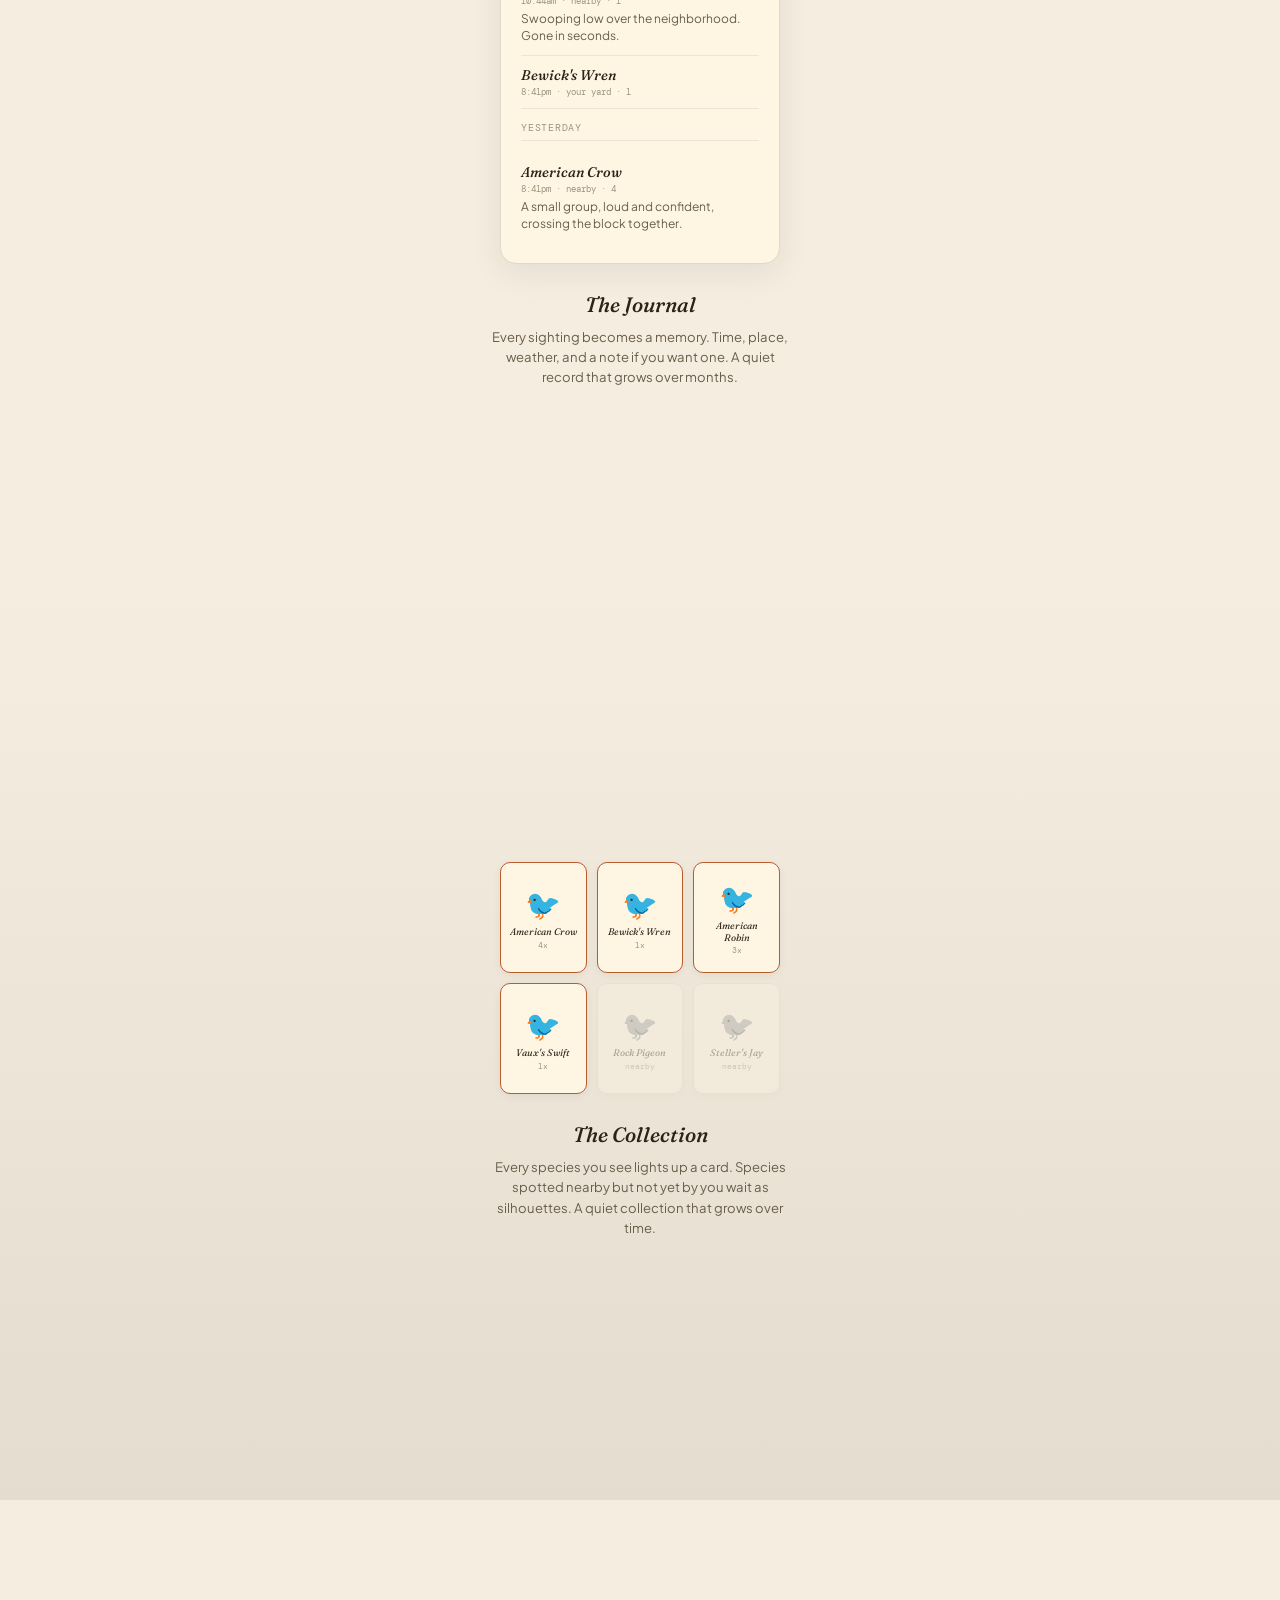
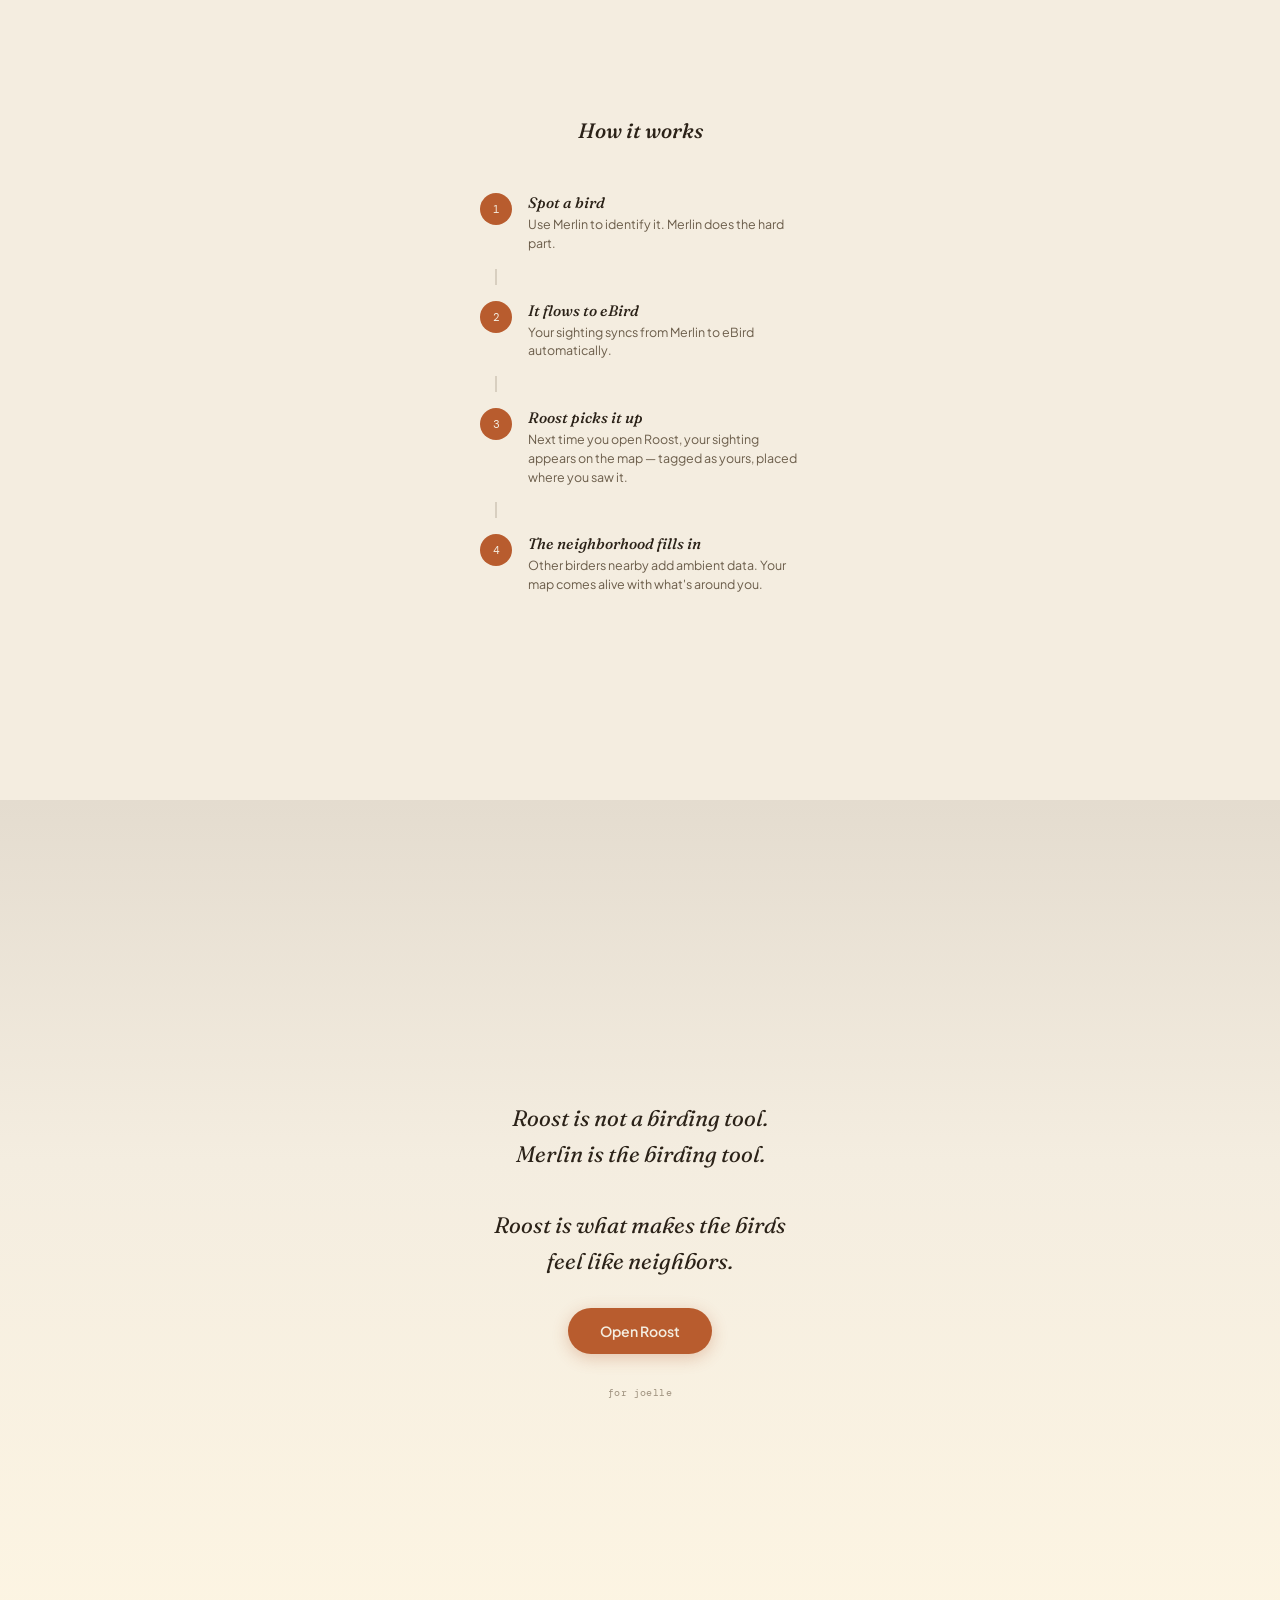
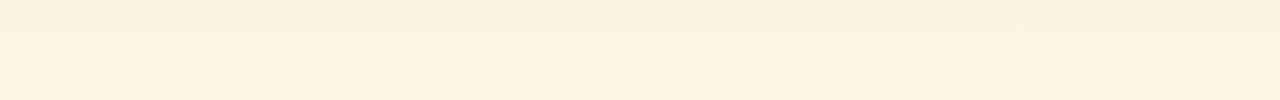
==== commit c99eca78: "New nest-with-egg icon, update demo with PNW birds - Replace bird-on-branch icon with nest cradling " ====
--- a/public/demo.html
+++ b/public/demo.html
@@ -2,7 +2,7 @@
 <html lang="en">
 <head>
 <meta charset="UTF-8">
-<meta name="viewport" content="width=device-width, initial-scale=1.0, viewport-fit=cover">
+<meta name="viewport" content="width=device-width, initial-scale=1.0">
 <title>Roost — A Tour</title>
 <link href="https://fonts.googleapis.com/css2?family=Fraunces:ital,wght@0,400;0,500;1,400;1,500&family=Plus+Jakarta+Sans:wght@400;500;600&family=DM+Mono:wght@400&display=swap" rel="stylesheet">
 <style>
@@ -799,7 +799,7 @@
   <div class="phone-frame reveal">
     <div class="phone-status-bar"><span>9:41 AM</span></div>
     <div class="phone-voice-line">
-      <p>A cardinal visited your maple this morning.</p>
+      <p>A vaux's swift was spotted nearby this morning.</p>
     </div>
     <div class="phone-map-area">
       <div class="map-grid"></div>
@@ -827,17 +827,17 @@
       <div class="feed-peek-title">Today on your block</div>
       <div class="feed-peek-item">
         <div class="feed-dot gold"></div>
-        <span class="feed-name">Northern Cardinal</span>
-        <span class="feed-time">7:12am</span>
-      </div>
-      <div class="feed-peek-item">
-        <div class="feed-dot rust"></div>
-        <span class="feed-name">Black-capped Chickadee</span>
-        <span class="feed-time">6:48am</span>
+        <span class="feed-name">Vaux's Swift</span>
+        <span class="feed-time">10:44am</span>
       </div>
       <div class="feed-peek-item">
         <div class="feed-dot moss"></div>
-        <span class="feed-name">American Robin</span>
+        <span class="feed-name">Rock Pigeon</span>
+        <span class="feed-time">9:59am</span>
+      </div>
+      <div class="feed-peek-item">
+        <div class="feed-dot moss"></div>
+        <span class="feed-name">American Crow</span>
         <span class="feed-time">nearby</span>
       </div>
     </div>
@@ -885,9 +885,9 @@
 <section class="scene scene-voice">
   <span class="voice-label reveal">The voice line</span>
   <div class="voice-carousel">
-    <div class="voice-example reveal reveal-delay-1">A cardinal visited your maple this morning.</div>
-    <div class="voice-example reveal reveal-delay-2">The chickadees are back on Sutton Place.</div>
-    <div class="voice-example reveal reveal-delay-3">A red-tailed hawk passed through the neighborhood yesterday.</div>
+    <div class="voice-example reveal reveal-delay-1">A vaux's swift was spotted nearby this morning.</div>
+    <div class="voice-example reveal reveal-delay-2">The american robin is back.</div>
+    <div class="voice-example reveal reveal-delay-3">An american crow passed through your corner of the world.</div>
   </div>
 </section>
 
@@ -896,19 +896,19 @@
   <div class="journal-mockup reveal">
     <div class="journal-day-label">Today — Monday, May 26</div>
     <div class="journal-entry">
-      <div class="j-species">Northern Cardinal</div>
-      <div class="j-meta">7:12am · your yard · 1</div>
-      <div class="j-note">First one this week. Singing from the top of the maple before sunrise.</div>
+      <div class="j-species">Vaux's Swift</div>
+      <div class="j-meta">10:44am · nearby · 1</div>
+      <div class="j-note">Swooping low over the neighborhood. Gone in seconds.</div>
     </div>
     <div class="journal-entry">
-      <div class="j-species">Black-capped Chickadee</div>
-      <div class="j-meta">6:48am · your yard · 3</div>
+      <div class="j-species">Bewick's Wren</div>
+      <div class="j-meta">8:41pm · your yard · 1</div>
     </div>
     <div class="journal-day-label" style="margin-top:12px">Yesterday</div>
     <div class="journal-entry">
-      <div class="j-species">American Robin</div>
-      <div class="j-meta">8:15am · front walk · 2</div>
-      <div class="j-note">Pulling worms from the wet lawn after last night's rain.</div>
+      <div class="j-species">American Crow</div>
+      <div class="j-meta">8:41pm · nearby · 4</div>
+      <div class="j-note">A small group, loud and confident, crossing the block together.</div>
     </div>
   </div>
   <div class="journal-caption reveal">
@@ -922,32 +922,32 @@
   <div class="deck-mockup reveal">
     <div class="deck-card unlocked">
       <div class="card-icon">🐦</div>
-      <div class="card-name">Northern Cardinal</div>
-      <div class="card-count">12x</div>
+      <div class="card-name">American Crow</div>
+      <div class="card-count">4x</div>
     </div>
     <div class="deck-card unlocked">
       <div class="card-icon">🐦</div>
-      <div class="card-name">Black-capped Chickadee</div>
-      <div class="card-count">8x</div>
+      <div class="card-name">Bewick's Wren</div>
+      <div class="card-count">1x</div>
     </div>
     <div class="deck-card unlocked">
       <div class="card-icon">🐦</div>
       <div class="card-name">American Robin</div>
-      <div class="card-count">5x</div>
+      <div class="card-count">3x</div>
     </div>
     <div class="deck-card unlocked">
-      <div class="card-icon">🦅</div>
-      <div class="card-name">Red-tailed Hawk</div>
-      <div class="card-count">2x</div>
+      <div class="card-icon">🐦</div>
+      <div class="card-name">Vaux's Swift</div>
+      <div class="card-count">1x</div>
     </div>
     <div class="deck-card locked">
       <div class="card-icon">🐦</div>
-      <div class="card-name">Blue Jay</div>
+      <div class="card-name">Rock Pigeon</div>
       <div class="card-count">nearby</div>
     </div>
     <div class="deck-card locked">
       <div class="card-icon">🐦</div>
-      <div class="card-name">House Finch</div>
+      <div class="card-name">Steller's Jay</div>
       <div class="card-count">nearby</div>
     </div>
   </div>
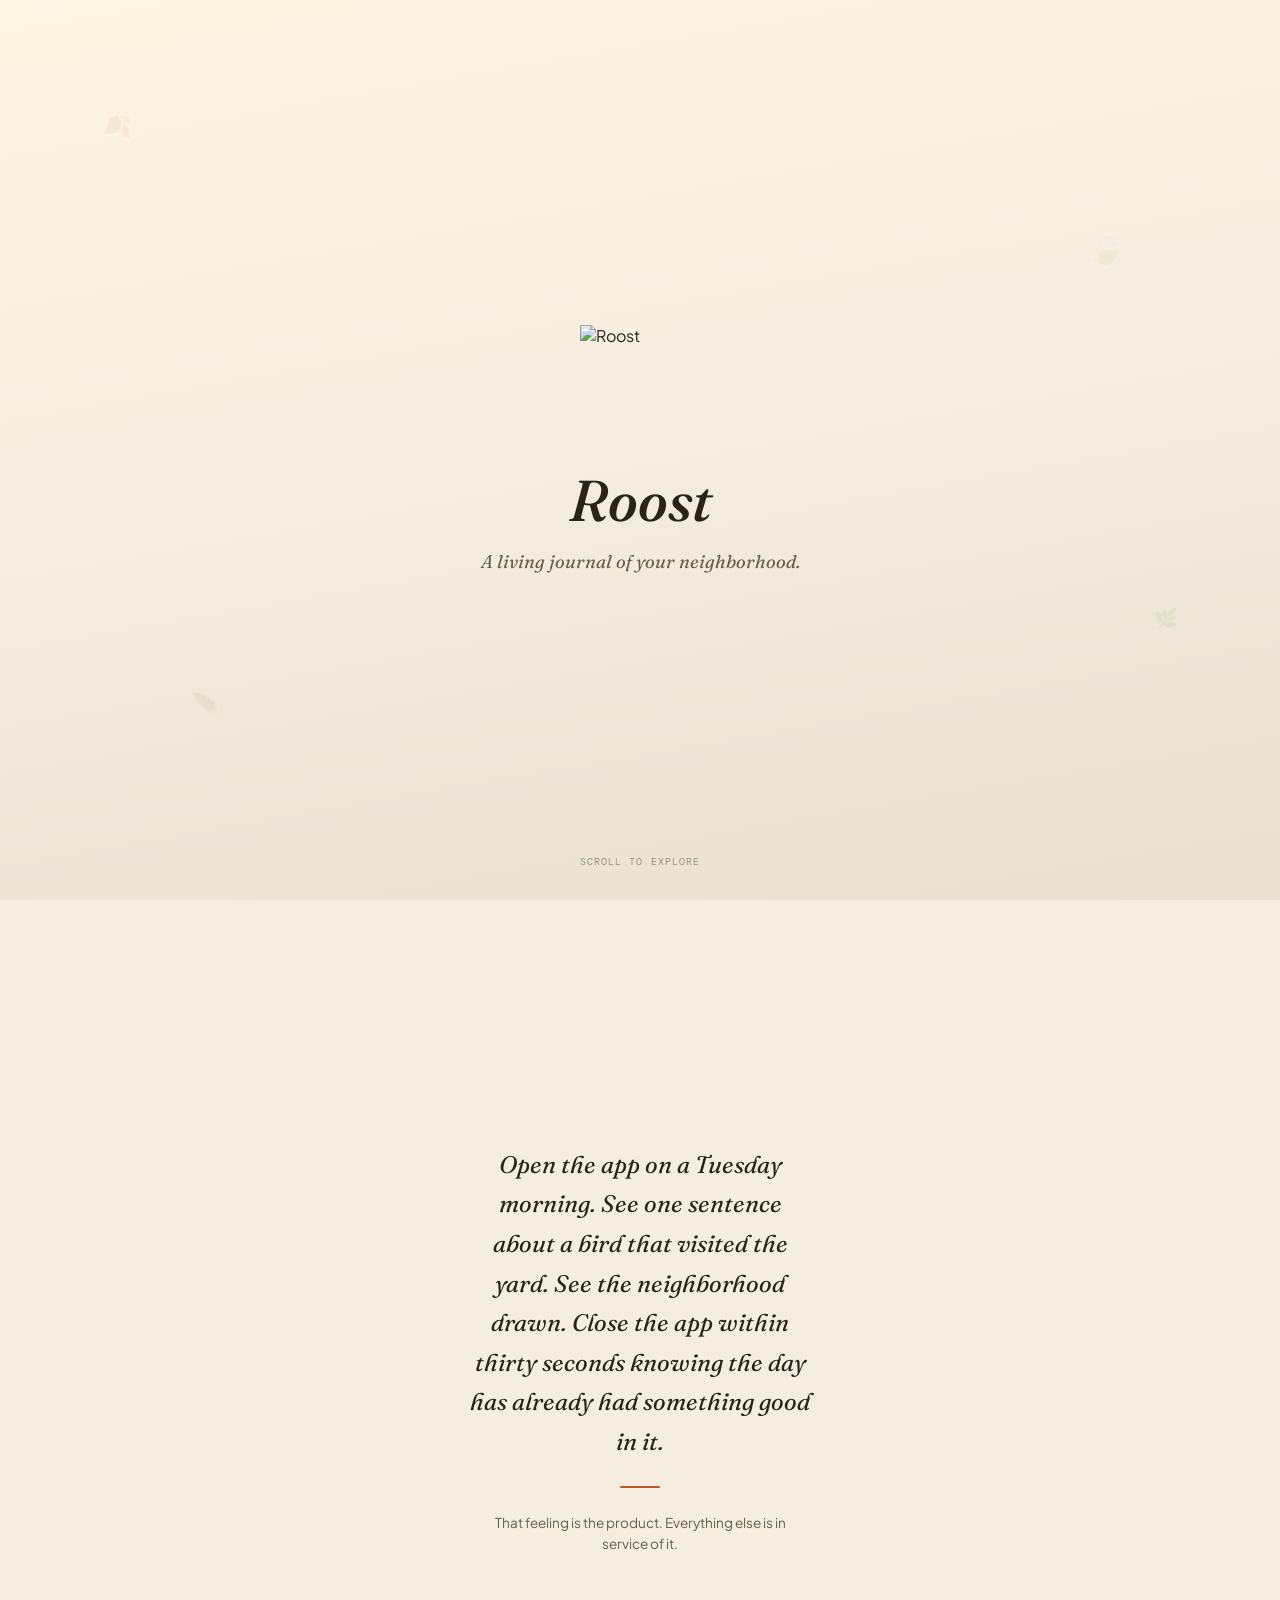
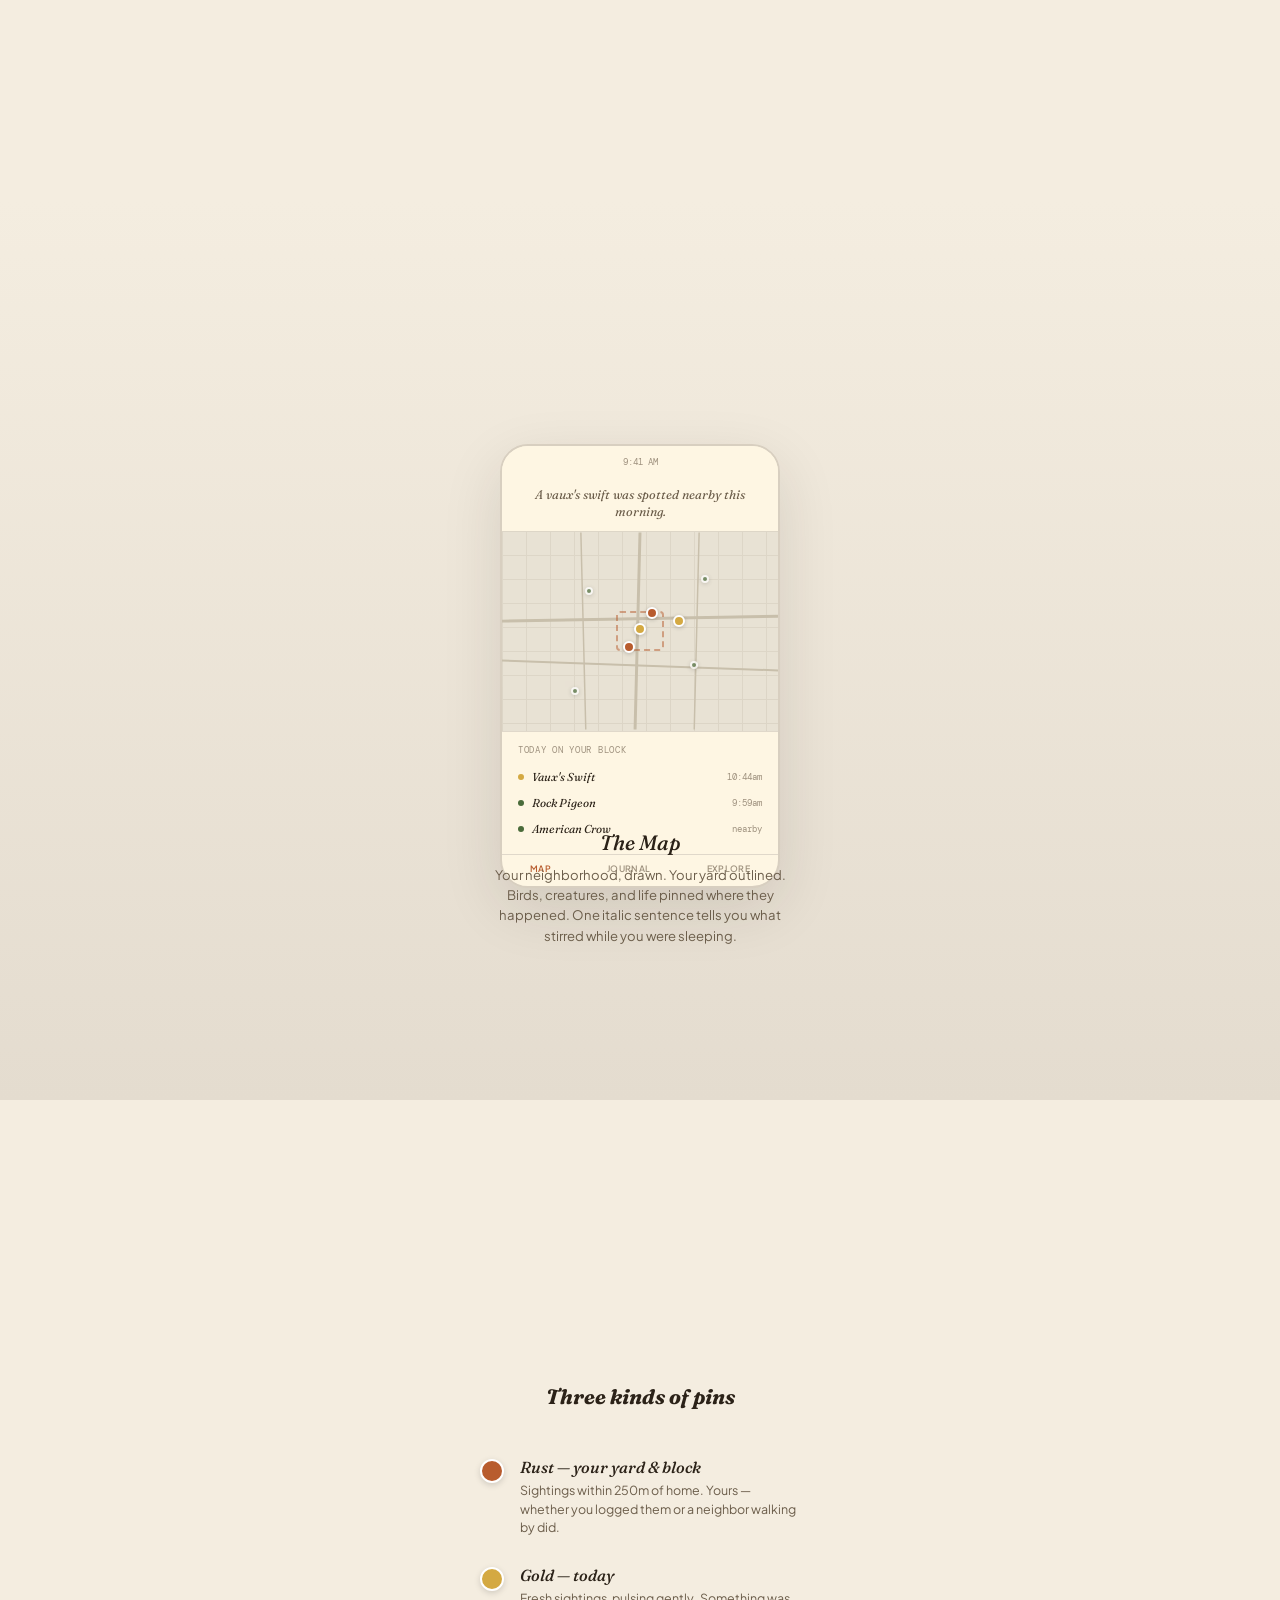
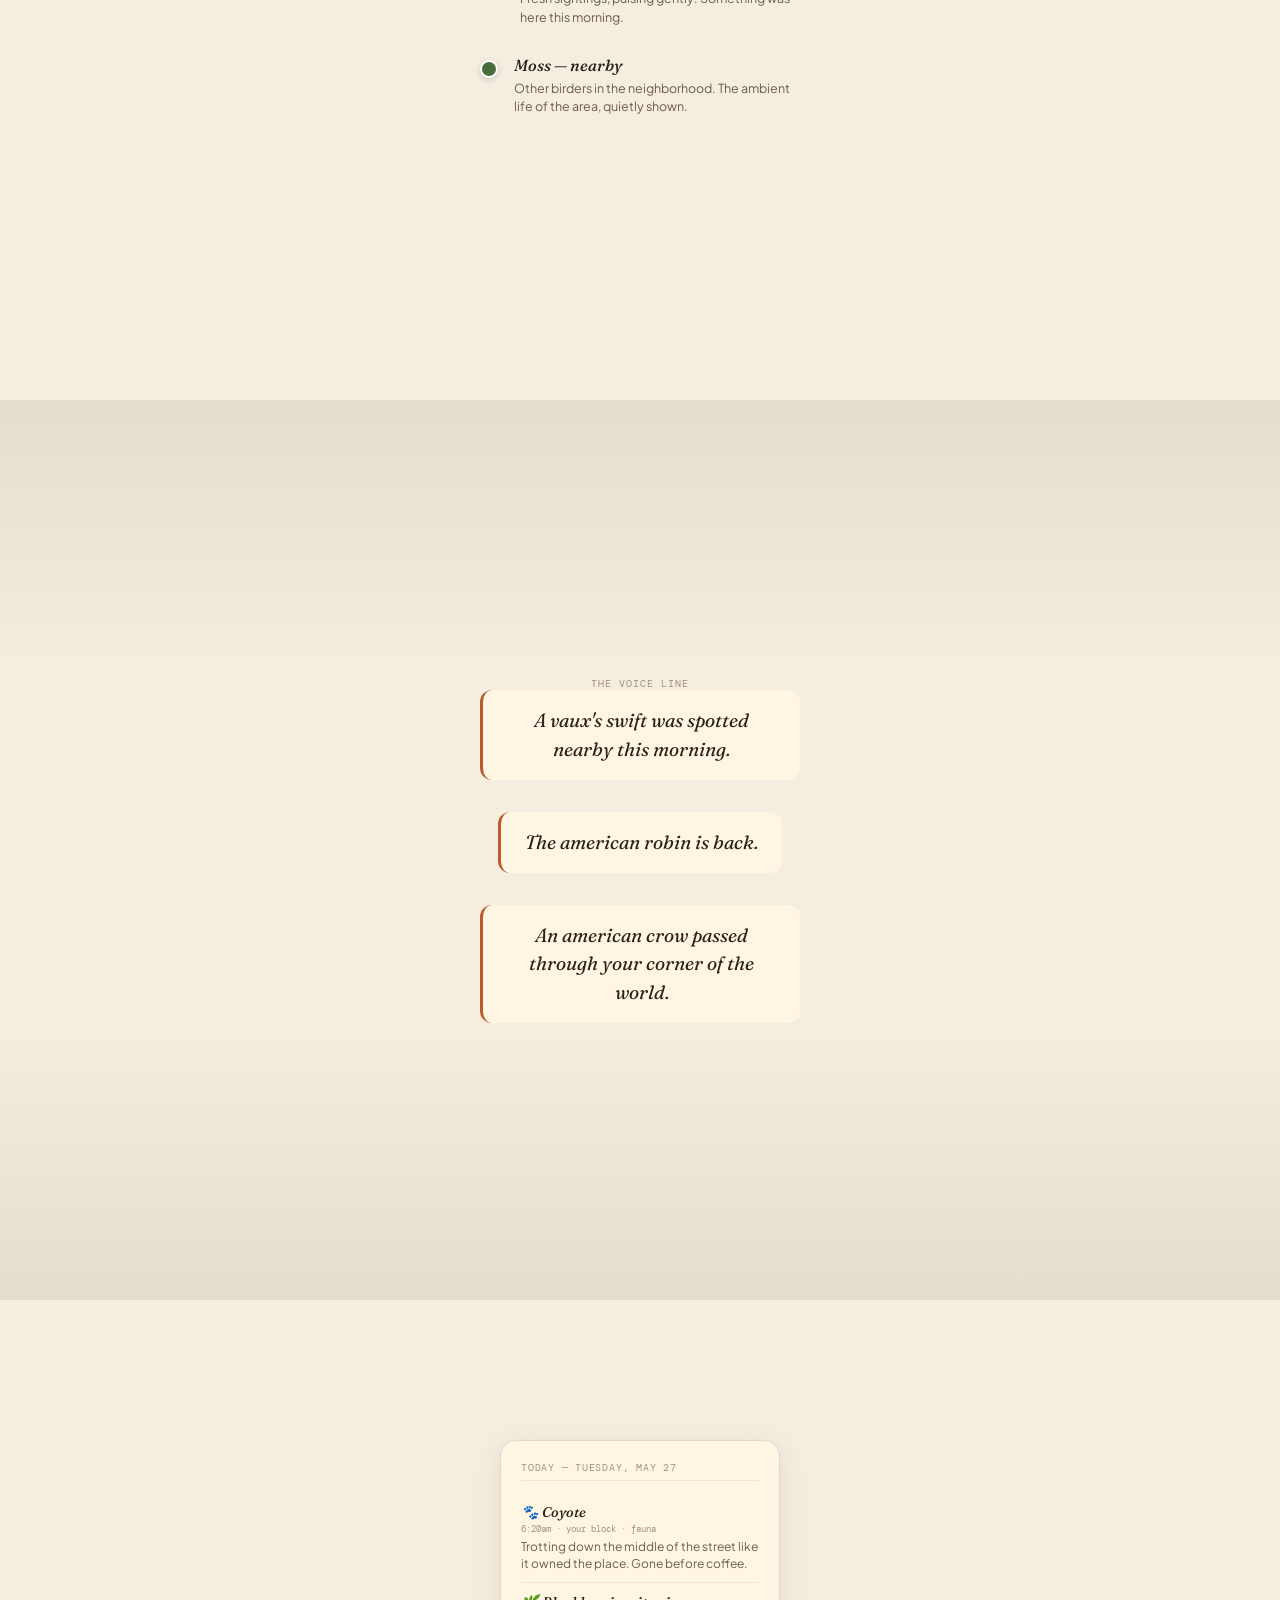
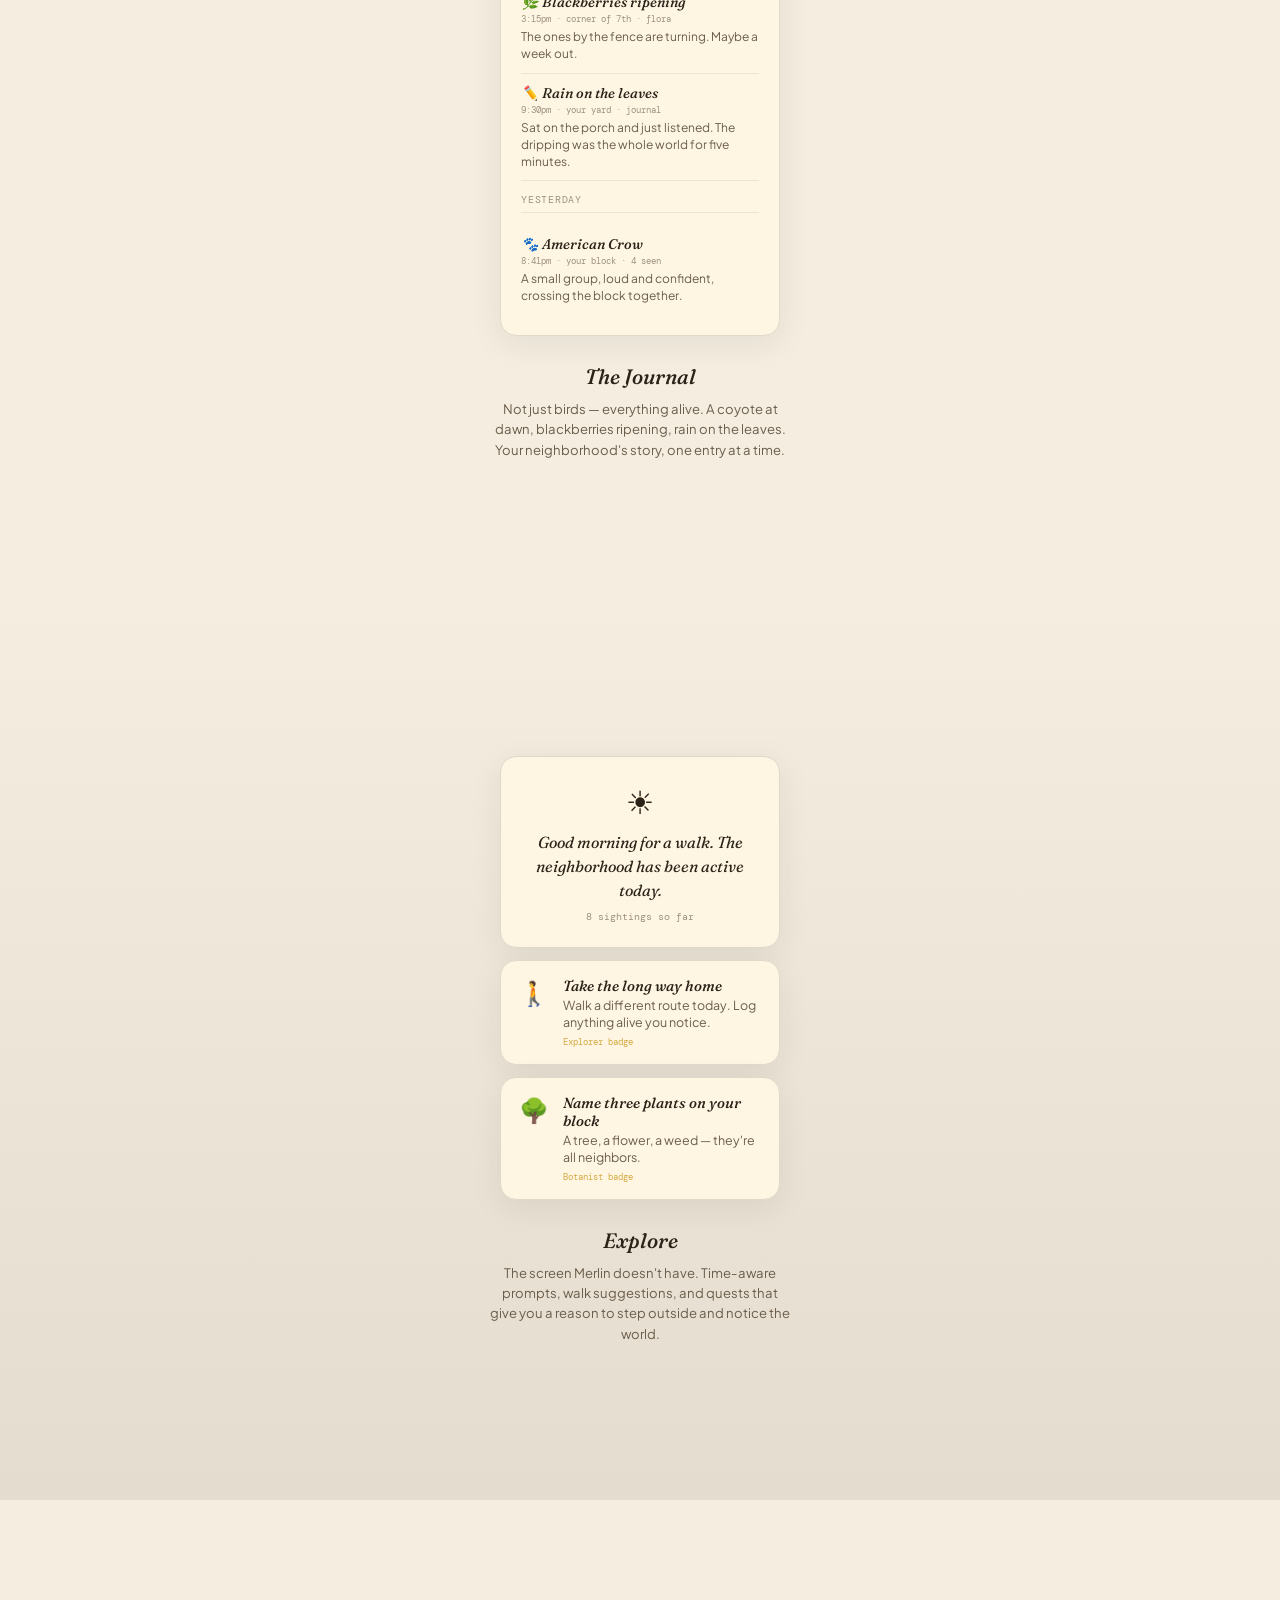
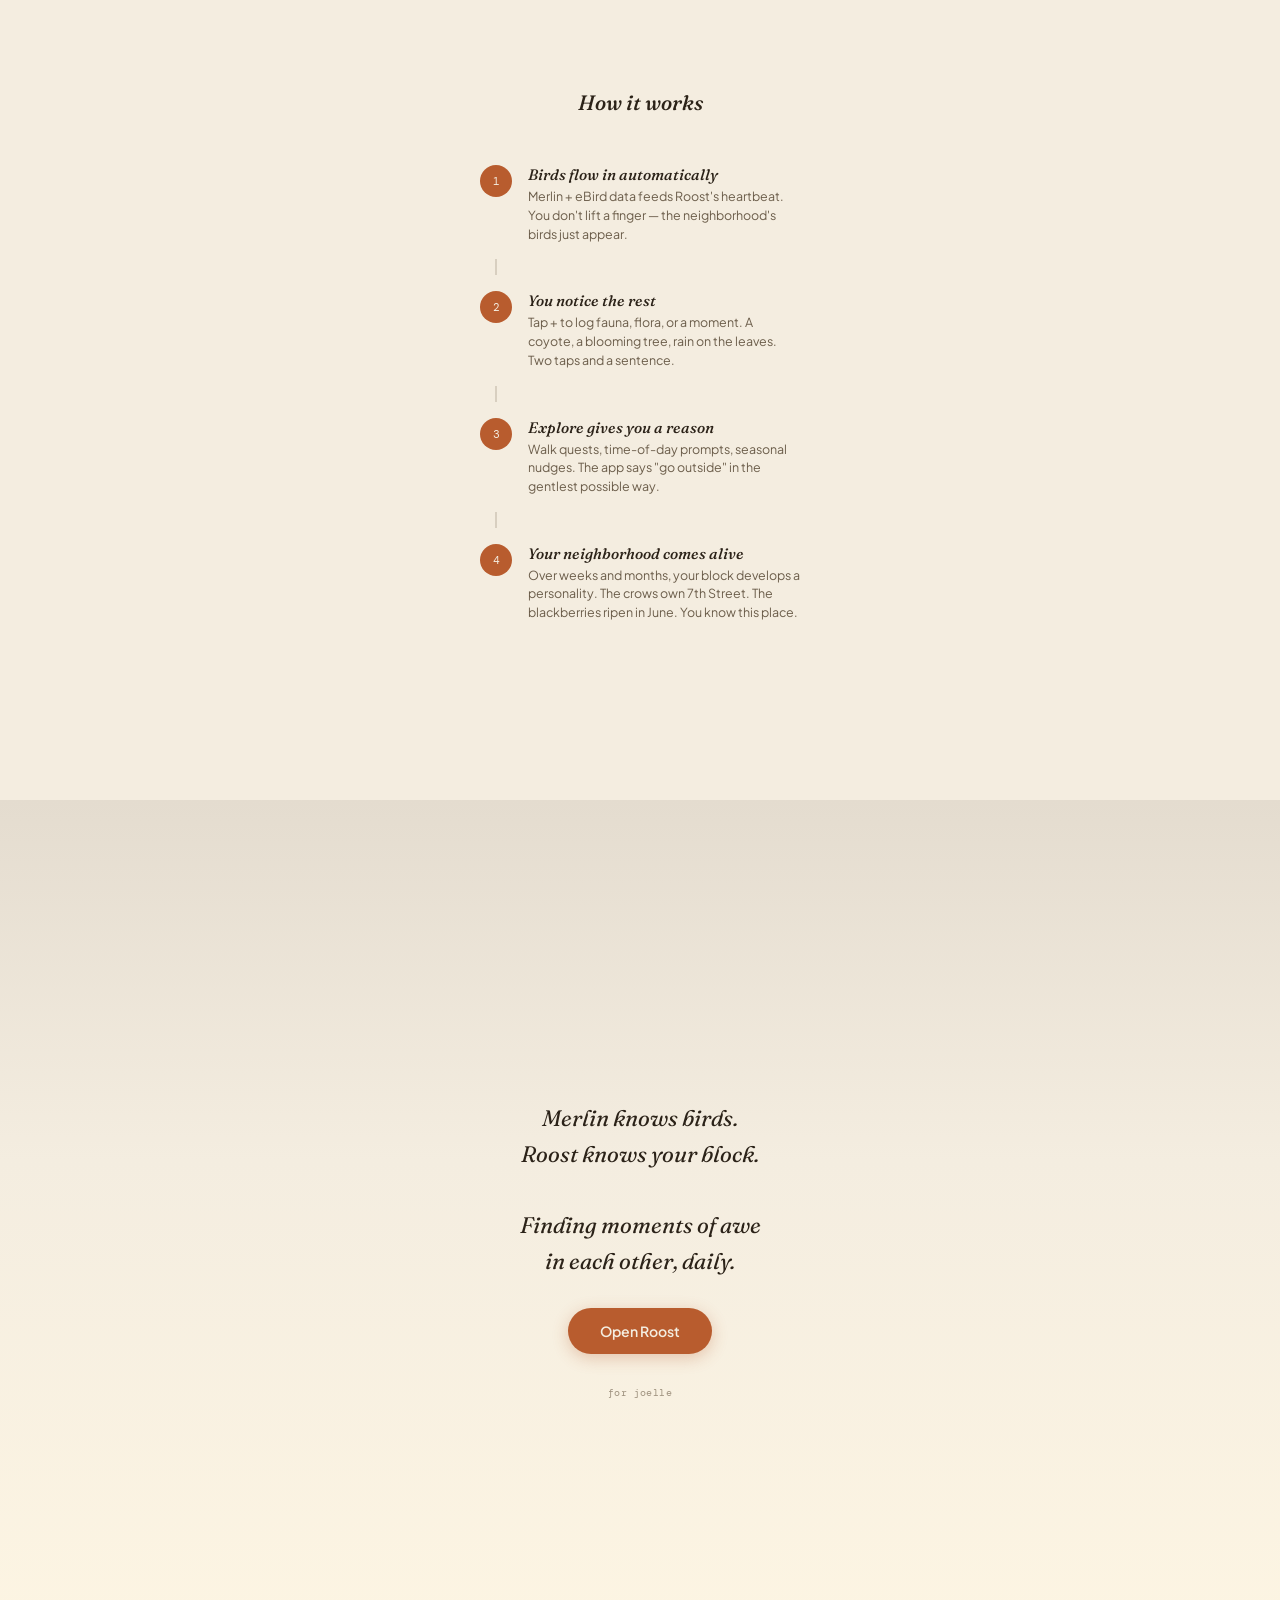
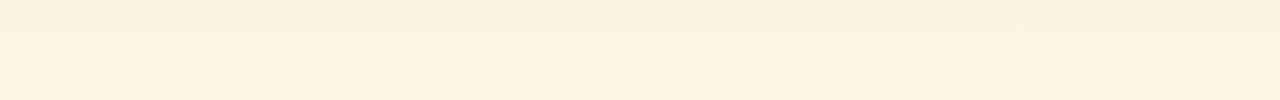
==== commit 0237aa7f: "Update demo + logo concepts for the ecosystem journal pivot Demo: - Hero: 'A living journal of your " ====
--- a/public/demo.html
+++ b/public/demo.html
@@ -783,7 +783,7 @@
   </div>
   <img src="/icon.svg" alt="Roost" class="hero-bird">
   <h1 class="hero-title">Roost</h1>
-  <p class="hero-subtitle">Your neighborhood, drawn in birdsong.</p>
+  <p class="hero-subtitle">A living journal of your neighborhood.</p>
   <div class="hero-scroll-hint">scroll to explore</div>
 </section>
 
@@ -844,12 +844,12 @@
     <div class="phone-tabs">
       <span class="phone-tab active">Map</span>
       <span class="phone-tab">Journal</span>
-      <span class="phone-tab">Birds</span>
+      <span class="phone-tab">Explore</span>
     </div>
   </div>
   <div class="map-caption reveal">
     <h3>The Map</h3>
-    <p>Your neighborhood, drawn. Your yard outlined. Birds pinned where they were seen. One italic sentence tells you what happened while you were sleeping.</p>
+    <p>Your neighborhood, drawn. Your yard outlined. Birds, creatures, and life pinned where they happened. One italic sentence tells you what stirred while you were sleeping.</p>
   </div>
 </section>
 
@@ -860,8 +860,8 @@
     <div class="pin-row reveal">
       <div class="pin-sample rust"></div>
       <div class="pin-explain">
-        <h4>Rust — yours</h4>
-        <p>Birds you've seen, logged through Merlin and eBird. Your personal record, placed on the map.</p>
+        <h4>Rust — your yard &amp; block</h4>
+        <p>Sightings within 250m of home. Yours — whether you logged them or a neighbor walking by did.</p>
       </div>
     </div>
     <div class="pin-row reveal reveal-delay-1">
@@ -894,66 +894,61 @@
 <!-- ================ SCENE 6: JOURNAL ================ -->
 <section class="scene scene-journal">
   <div class="journal-mockup reveal">
-    <div class="journal-day-label">Today — Monday, May 26</div>
+    <div class="journal-day-label">Today — Tuesday, May 27</div>
     <div class="journal-entry">
-      <div class="j-species">Vaux's Swift</div>
-      <div class="j-meta">10:44am · nearby · 1</div>
-      <div class="j-note">Swooping low over the neighborhood. Gone in seconds.</div>
+      <div class="j-species">🐾 Coyote</div>
+      <div class="j-meta">6:20am · your block · fauna</div>
+      <div class="j-note">Trotting down the middle of the street like it owned the place. Gone before coffee.</div>
     </div>
     <div class="journal-entry">
-      <div class="j-species">Bewick's Wren</div>
-      <div class="j-meta">8:41pm · your yard · 1</div>
+      <div class="j-species">🌿 Blackberries ripening</div>
+      <div class="j-meta">3:15pm · corner of 7th · flora</div>
+      <div class="j-note">The ones by the fence are turning. Maybe a week out.</div>
+    </div>
+    <div class="journal-entry">
+      <div class="j-species">✏️ Rain on the leaves</div>
+      <div class="j-meta">9:30pm · your yard · journal</div>
+      <div class="j-note">Sat on the porch and just listened. The dripping was the whole world for five minutes.</div>
     </div>
     <div class="journal-day-label" style="margin-top:12px">Yesterday</div>
     <div class="journal-entry">
-      <div class="j-species">American Crow</div>
-      <div class="j-meta">8:41pm · nearby · 4</div>
+      <div class="j-species">🐾 American Crow</div>
+      <div class="j-meta">8:41pm · your block · 4 seen</div>
       <div class="j-note">A small group, loud and confident, crossing the block together.</div>
     </div>
   </div>
   <div class="journal-caption reveal">
     <h3>The Journal</h3>
-    <p>Every sighting becomes a memory. Time, place, weather, and a note if you want one. A quiet record that grows over months.</p>
+    <p>Not just birds — everything alive. A coyote at dawn, blackberries ripening, rain on the leaves. Your neighborhood's story, one entry at a time.</p>
   </div>
 </section>
 
-<!-- ================ SCENE 7: THE DECK ================ -->
+<!-- ================ SCENE 7: EXPLORE ================ -->
 <section class="scene scene-deck">
-  <div class="deck-mockup reveal">
-    <div class="deck-card unlocked">
-      <div class="card-icon">🐦</div>
-      <div class="card-name">American Crow</div>
-      <div class="card-count">4x</div>
-    </div>
-    <div class="deck-card unlocked">
-      <div class="card-icon">🐦</div>
-      <div class="card-name">Bewick's Wren</div>
-      <div class="card-count">1x</div>
-    </div>
-    <div class="deck-card unlocked">
-      <div class="card-icon">🐦</div>
-      <div class="card-name">American Robin</div>
-      <div class="card-count">3x</div>
-    </div>
-    <div class="deck-card unlocked">
-      <div class="card-icon">🐦</div>
-      <div class="card-name">Vaux's Swift</div>
-      <div class="card-count">1x</div>
-    </div>
-    <div class="deck-card locked">
-      <div class="card-icon">🐦</div>
-      <div class="card-name">Rock Pigeon</div>
-      <div class="card-count">nearby</div>
-    </div>
-    <div class="deck-card locked">
-      <div class="card-icon">🐦</div>
-      <div class="card-name">Steller's Jay</div>
-      <div class="card-count">nearby</div>
+  <div class="journal-mockup reveal" style="text-align:center;padding:24px 20px;">
+    <div style="font-size:2rem;margin-bottom:8px;">☀️</div>
+    <div style="font-family:var(--font-voice);font-style:italic;font-size:1rem;color:var(--ink);line-height:1.5;margin-bottom:8px;">Good morning for a walk. The neighborhood has been active today.</div>
+    <div style="font-family:var(--font-mono);font-size:0.6rem;color:var(--ink-faint);">8 sightings so far</div>
+  </div>
+  <div class="journal-mockup reveal" style="margin-top:12px;display:flex;align-items:flex-start;gap:14px;padding:16px 18px;">
+    <div style="font-size:1.5rem;">🚶</div>
+    <div>
+      <div style="font-family:var(--font-voice);font-style:italic;font-weight:500;font-size:0.92rem;color:var(--ink);">Take the long way home</div>
+      <div style="font-family:var(--font-ui);font-size:0.78rem;color:var(--ink-soft);line-height:1.4;margin-top:2px;">Walk a different route today. Log anything alive you notice.</div>
+      <div style="font-family:var(--font-mono);font-size:0.58rem;color:var(--gold);margin-top:4px;">Explorer badge</div>
+    </div>
+  </div>
+  <div class="journal-mockup reveal" style="margin-top:12px;display:flex;align-items:flex-start;gap:14px;padding:16px 18px;">
+    <div style="font-size:1.5rem;">🌳</div>
+    <div>
+      <div style="font-family:var(--font-voice);font-style:italic;font-weight:500;font-size:0.92rem;color:var(--ink);">Name three plants on your block</div>
+      <div style="font-family:var(--font-ui);font-size:0.78rem;color:var(--ink-soft);line-height:1.4;margin-top:2px;">A tree, a flower, a weed — they're all neighbors.</div>
+      <div style="font-family:var(--font-mono);font-size:0.58rem;color:var(--gold);margin-top:4px;">Botanist badge</div>
     </div>
   </div>
   <div class="deck-caption reveal">
-    <h3>The Collection</h3>
-    <p>Every species you see lights up a card. Species spotted nearby but not yet by you wait as silhouettes. A quiet collection that grows over time.</p>
+    <h3>Explore</h3>
+    <p>The screen Merlin doesn't have. Time-aware prompts, walk suggestions, and quests that give you a reason to step outside and notice the world.</p>
   </div>
 </section>
 
@@ -966,32 +961,32 @@
     <div class="flow-step reveal">
       <div class="flow-num">1</div>
       <div class="flow-text">
-        <h4>Spot a bird</h4>
-        <p>Use Merlin to identify it. Merlin does the hard part.</p>
+        <h4>Birds flow in automatically</h4>
+        <p>Merlin + eBird data feeds Roost's heartbeat. You don't lift a finger — the neighborhood's birds just appear.</p>
       </div>
     </div>
     <div class="flow-connector reveal"></div>
     <div class="flow-step reveal reveal-delay-1">
       <div class="flow-num">2</div>
       <div class="flow-text">
-        <h4>It flows to eBird</h4>
-        <p>Your sighting syncs from Merlin to eBird automatically.</p>
+        <h4>You notice the rest</h4>
+        <p>Tap + to log fauna, flora, or a moment. A coyote, a blooming tree, rain on the leaves. Two taps and a sentence.</p>
       </div>
     </div>
     <div class="flow-connector reveal"></div>
     <div class="flow-step reveal reveal-delay-2">
       <div class="flow-num">3</div>
       <div class="flow-text">
-        <h4>Roost picks it up</h4>
-        <p>Next time you open Roost, your sighting appears on the map — tagged as yours, placed where you saw it.</p>
+        <h4>Explore gives you a reason</h4>
+        <p>Walk quests, time-of-day prompts, seasonal nudges. The app says "go outside" in the gentlest possible way.</p>
       </div>
     </div>
     <div class="flow-connector reveal"></div>
     <div class="flow-step reveal reveal-delay-3">
       <div class="flow-num">4</div>
       <div class="flow-text">
-        <h4>The neighborhood fills in</h4>
-        <p>Other birders nearby add ambient data. Your map comes alive with what's around you.</p>
+        <h4>Your neighborhood comes alive</h4>
+        <p>Over weeks and months, your block develops a personality. The crows own 7th Street. The blackberries ripen in June. You know this place.</p>
       </div>
     </div>
   </div>
@@ -999,7 +994,7 @@
 
 <!-- ================ SCENE 9: CLOSER ================ -->
 <section class="scene scene-close">
-  <p class="close-text reveal">Roost is not a birding tool.<br>Merlin is the birding tool.<br><br>Roost is what makes the birds<br>feel like neighbors.</p>
+  <p class="close-text reveal">Merlin knows birds.<br>Roost knows your block.<br><br>Finding moments of awe<br>in each other, daily.</p>
   <a href="/" class="close-cta reveal reveal-delay-1">Open Roost</a>
   <div class="close-byline reveal reveal-delay-2">for joelle</div>
 </section>
